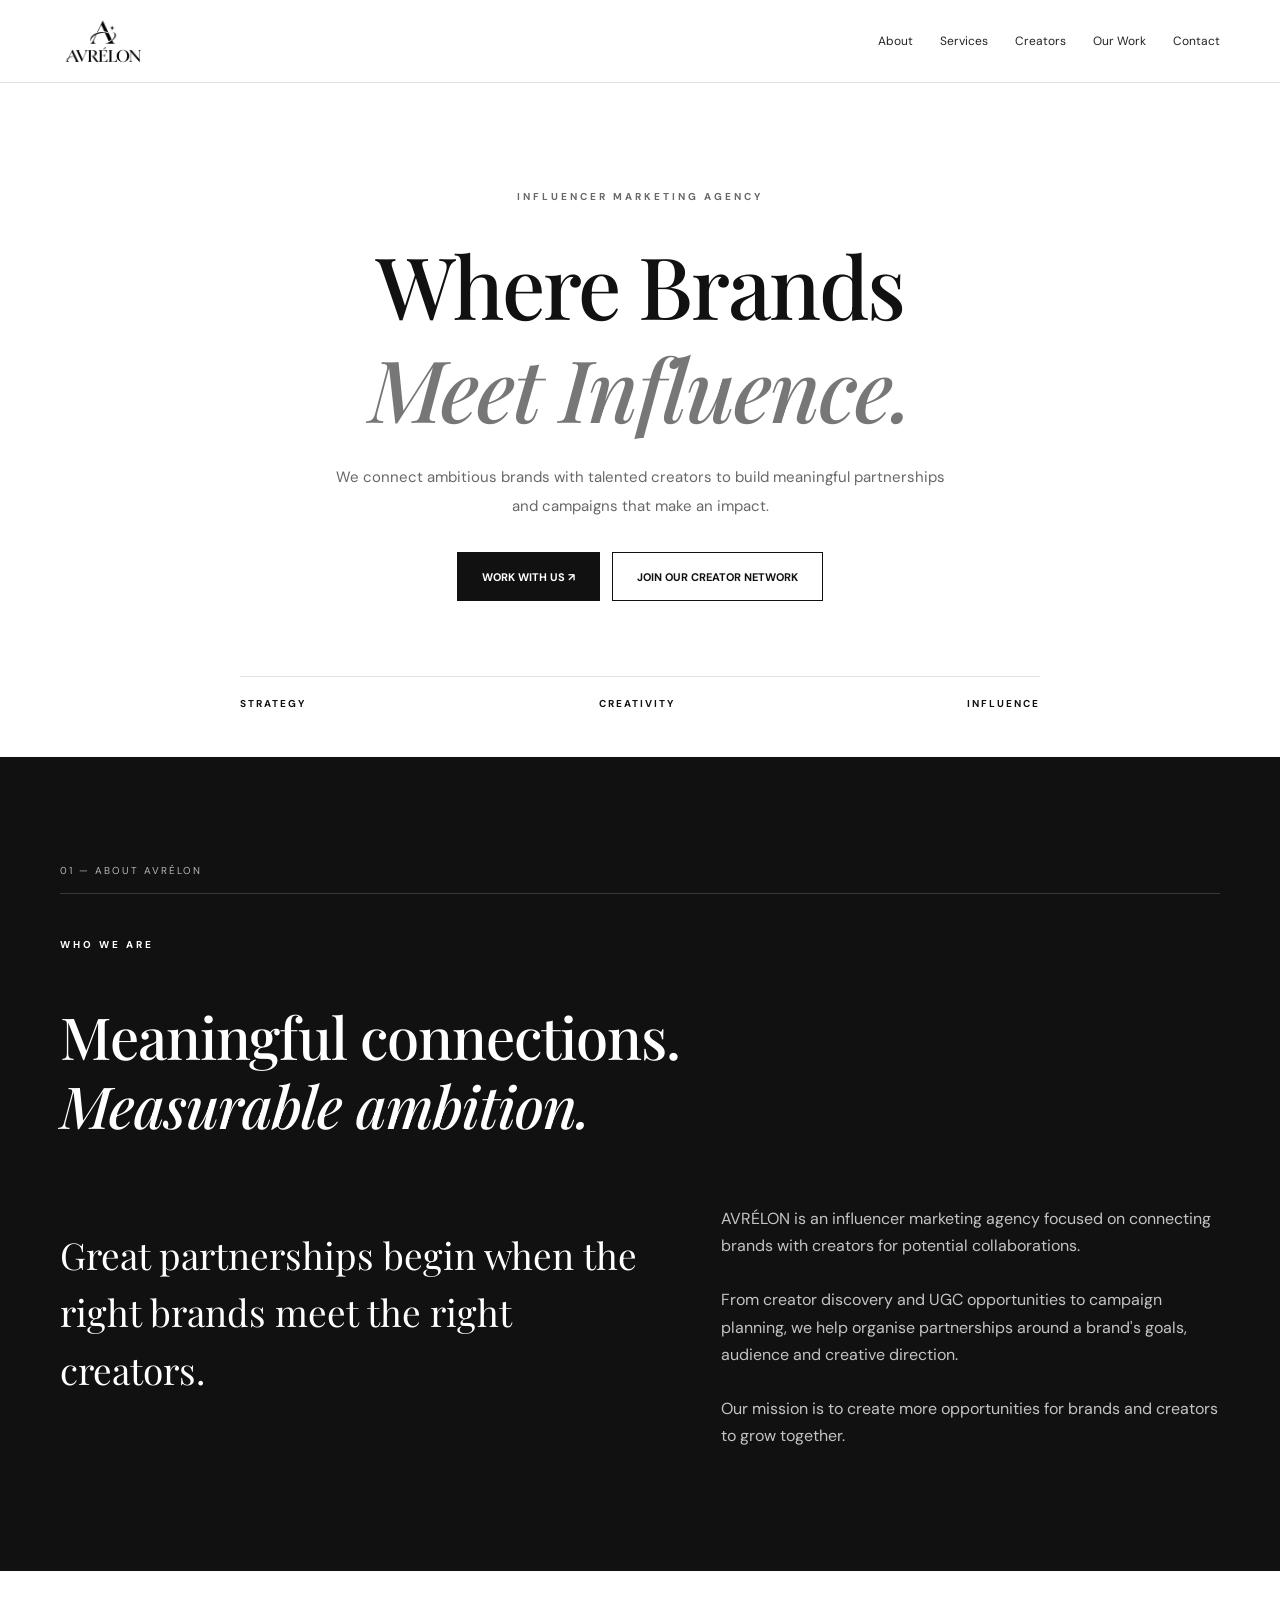
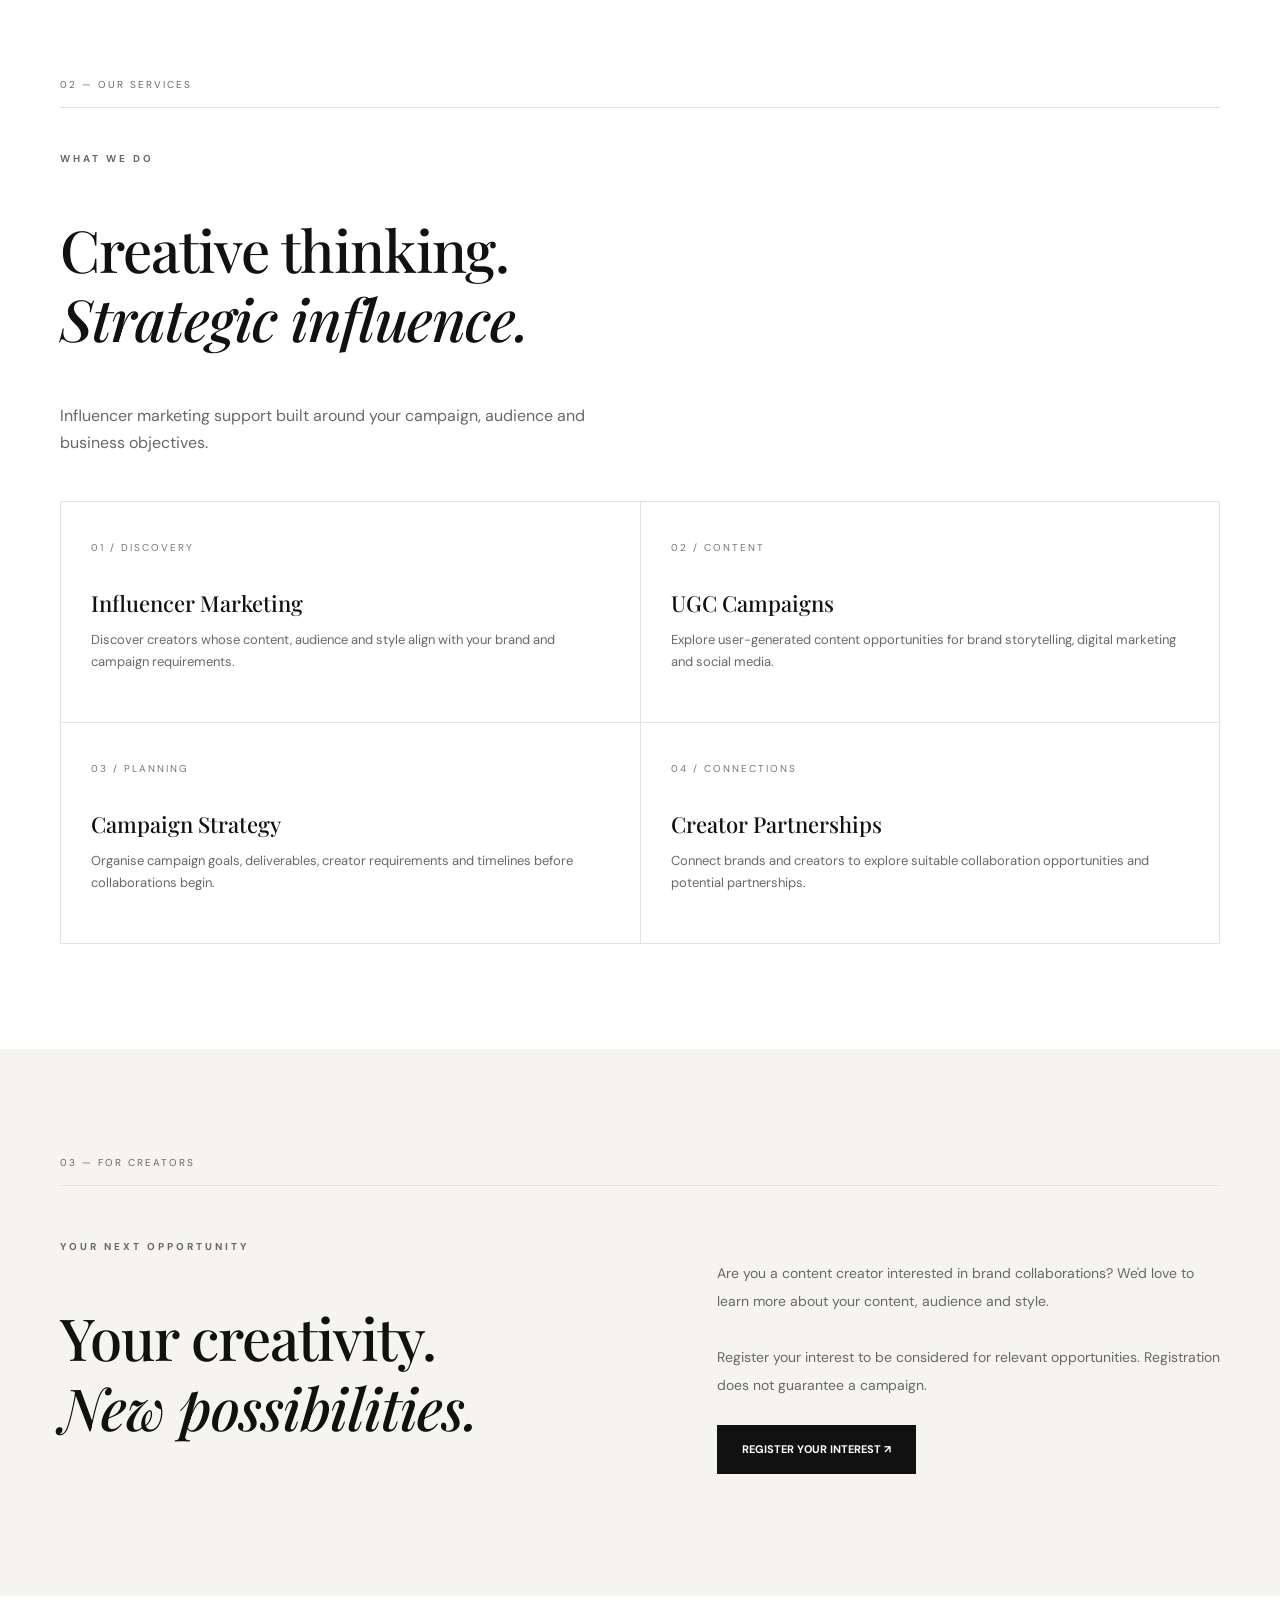
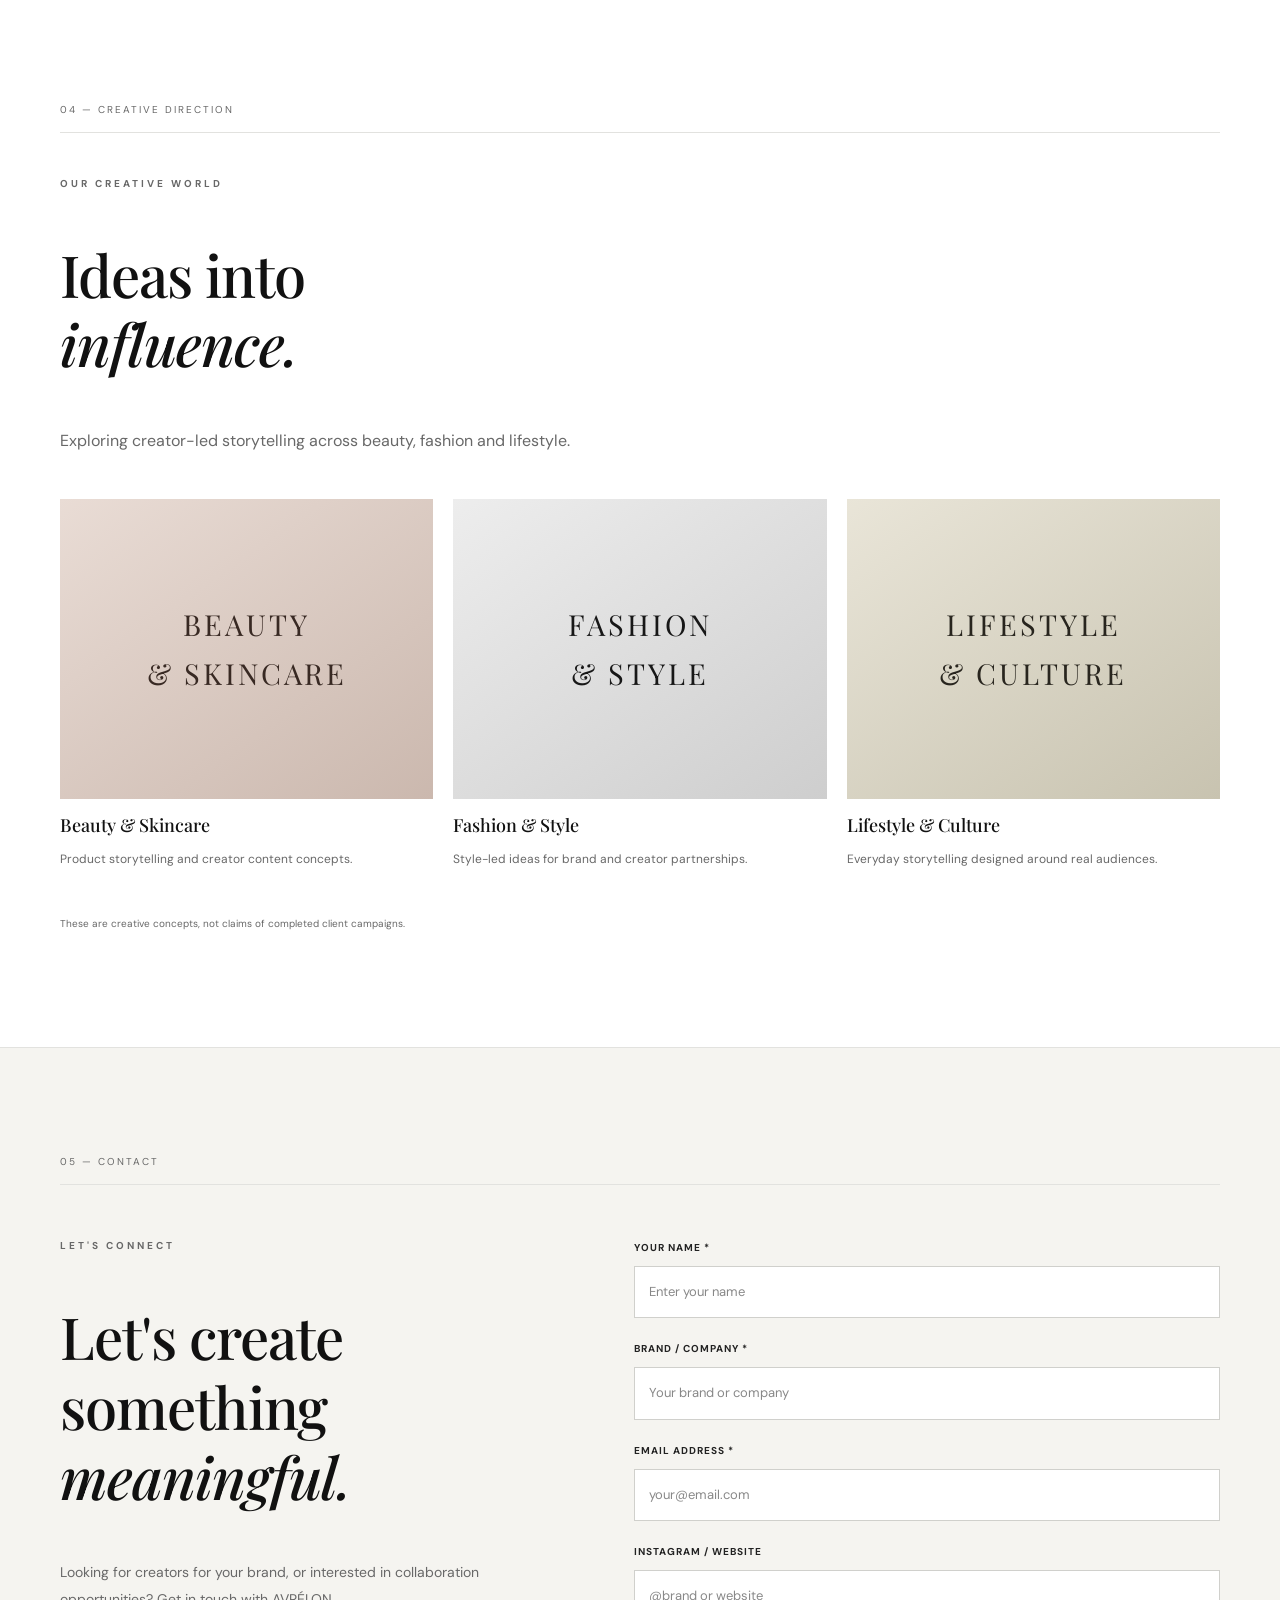
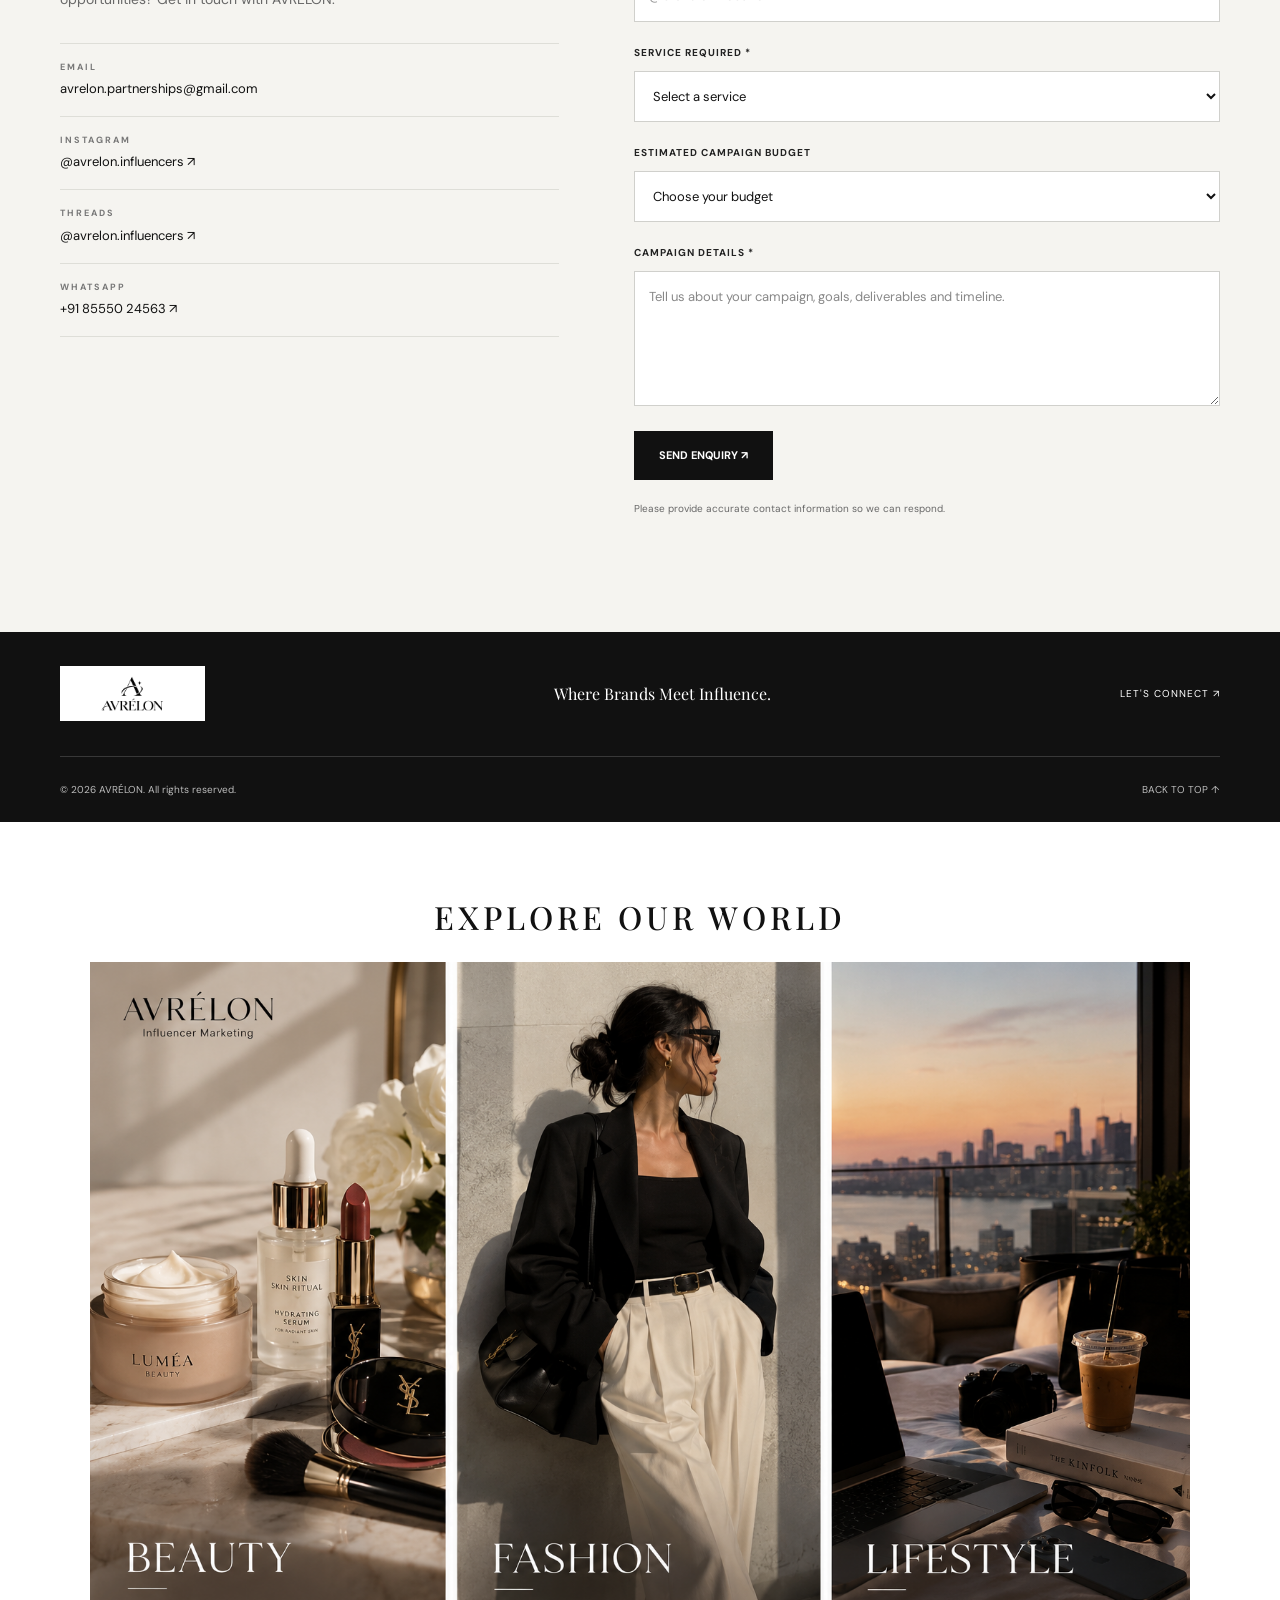
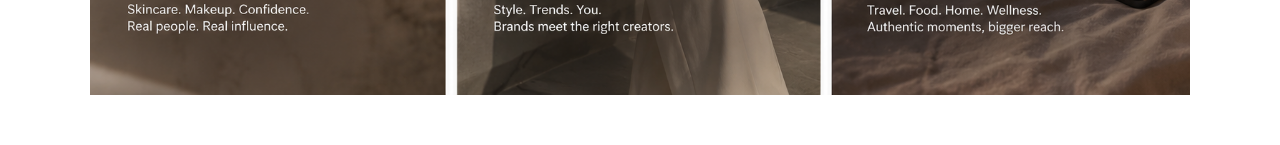
==== index.html @ 5fd517d6 "Update index.html" ====
<!DOCTYPE html>
<html lang="en">
<head>
<meta charset="UTF-8">
<meta name="viewport" content="width=device-width, initial-scale=1">
<meta name="theme-color" content="#ffffff">

<title>AVRÉLON | Influencer Marketing Agency</title>
<meta name="description" content="AVRÉLON connects brands and creators through influencer marketing, UGC and strategic brand partnerships.">

<link rel="preconnect" href="https://fonts.googleapis.com">
<link rel="preconnect" href="https://fonts.gstatic.com" crossorigin>
<link href="https://fonts.googleapis.com/css2?family=DM+Sans:wght@400;500;600;700&family=Playfair+Display:ital,wght@0,500;0,600;0,700;1,500&display=swap" rel="stylesheet">

<style>
/* ==================================
   AVRÉLON — COMPLETE WEBSITE
   Professional black & white theme
================================== */

:root {
  --black: #111111;
  --white: #ffffff;
  --cream: #f5f4f0;
  --grey: #686868;
  --border: #e2e2df;
  --serif: "Playfair Display", Georgia, serif;
  --sans: "DM Sans", Arial, sans-serif;
}

* {
  box-sizing: border-box;
}

html {
  scroll-behavior: smooth;
  scroll-padding-top: 85px;
}

body {
  margin: 0;
  background: var(--white);
  color: var(--black);
  font-family: var(--sans);
  line-height: 1.7;
  overflow-x: hidden;
}

img {
  max-width: 100%;
}

a {
  color: inherit;
  text-decoration: none;
}

button,
input,
select,
textarea {
  font: inherit;
}

.container {
  width: min(1160px, calc(100% - 48px));
  margin: 0 auto;
}

section {
  scroll-margin-top: 82px;
}

h1,
h2,
h3 {
  font-family: var(--serif);
  font-weight: 500;
  line-height: 1.2;
}

h1 {
  font-size: clamp(48px, 7vw, 86px);
  letter-spacing: -2px;
}

h2 {
  font-size: clamp(36px, 5vw, 58px);
  letter-spacing: -1px;
}

p {
  color: var(--grey);
}

.eyebrow {
  font-size: 10px;
  font-weight: 700;
  letter-spacing: 3px;
}

.section {
  padding: 105px 0;
}

.section-label {
  padding-bottom: 14px;
  margin-bottom: 42px;
  border-bottom: 1px solid var(--border);
  font-size: 10px;
  letter-spacing: 2px;
  color: var(--grey);
}

/* HEADER */

header {
  position: sticky;
  top: 0;
  z-index: 1000;
  background: #ffffff;
  border-bottom: 1px solid var(--border);
}

.header-inner {
  min-height: 82px;
  display: flex;
  align-items: center;
  justify-content: space-between;
  gap: 25px;
}

/* Logo stays small and visible on white */

.site-logo {
  display: flex;
  align-items: center;
  justify-content: flex-start;
  width: 165px;
  height: 58px;
  flex-shrink: 0;
  overflow: hidden;
  background: #ffffff;
}

.site-logo img {
  display: block;
  width: 100%;
  height: 100%;
  object-fit: contain;
  object-position: left center;
}

.nav-links {
  display: flex;
  align-items: center;
  gap: 27px;
}

.nav-links a {
  font-size: 12px;
  color: #222222;
  transition: opacity .2s;
}

.nav-links a:hover {
  opacity: .55;
}

.menu-button {
  display: none;
  width: 42px;
  height: 42px;
  background: white;
  border: 1px solid var(--border);
  font-size: 22px;
  cursor: pointer;
}

/* BUTTONS */

.button {
  display: inline-flex;
  justify-content: center;
  align-items: center;
  min-height: 49px;
  padding: 13px 24px;
  border: 1px solid var(--black);
  font-size: 11px;
  font-weight: 700;
  transition: background .2s, color .2s;
  cursor: pointer;
}

.button-dark {
  background: var(--black);
  color: var(--white);
}

.button-dark:hover {
  background: #444444;
}

.button-light {
  background: transparent;
  color: var(--black);
}

.button-light:hover {
  background: #eeeeee;
}

/* HERO — WHITE */

.hero {
  min-height: 650px;
  display: flex;
  flex-direction: column;
  justify-content: center;
  padding: 95px 24px 45px;
  background: #ffffff;
  color: var(--black);
}

.hero-content {
  width: min(900px, 100%);
  margin: auto;
  text-align: center;
}

.hero .eyebrow {
  margin-bottom: 28px;
}

.hero h1 {
  margin: 0 0 24px;
  color: #111111;
}

.hero h1 em {
  color: #777777;
}

.hero-description {
  max-width: 620px;
  margin: 0 auto 32px;
  font-size: 15px;
  line-height: 1.9;
}

.hero-buttons {
  display: flex;
  justify-content: center;
  flex-wrap: wrap;
  gap: 12px;
}

.hero-bottom {
  width: min(800px, 100%);
  margin: 75px auto 0;
  padding-top: 18px;
  display: flex;
  justify-content: space-between;
  gap: 15px;
  border-top: 1px solid var(--border);
}

.hero-bottom span {
  font-size: 10px;
  font-weight: 700;
  letter-spacing: 2px;
}

/* ABOUT — BLACK */

.about {
  background: #111111;
  color: #ffffff;
}

.about .section-label {
  border-color: #383838;
  color: #b5b5b5;
}

.about h2,
.about h3,
.about .eyebrow,
.about .about-statement {
  color: #ffffff;
}

.about p {
  color: #c4c4c4;
}

.about-grid {
  display: grid;
  grid-template-columns: 1fr .85fr;
  gap: 75px;
  align-items: start;
}

.about-statement {
  font-family: var(--serif);
  font-size: clamp(25px, 3vw, 37px);
  line-height: 1.55;
}

/* SERVICES — WHITE */

.services {
  background: #ffffff;
}

.services-intro {
  max-width: 580px;
}

.services-grid {
  display: grid;
  grid-template-columns: repeat(2, minmax(0, 1fr));
  gap: 1px;
  margin-top: 45px;
  border: 1px solid var(--border);
  background: var(--border);
}

.service-card {
  min-width: 0;
  min-height: 220px;
  padding: 30px;
  background: #ffffff;
  transition: background .2s;
}

.service-card:hover {
  background: #f7f7f5;
}

.service-number {
  font-size: 10px;
  letter-spacing: 2px;
  color: #777777;
}

.service-card h3 {
  margin: 30px 0 10px;
  font-size: 22px;
}

.service-card p {
  margin-bottom: 0;
  font-size: 13px;
}

/* CREATORS — LIGHT GREY */

.creators {
  background: var(--cream);
}

.creators-grid {
  display: grid;
  grid-template-columns: 1fr .85fr;
  align-items: center;
  gap: 65px;
}

.creators-copy {
  font-size: 14px;
  line-height: 2;
}

.creators .button {
  margin-top: 12px;
}

/* PORTFOLIO — WHITE */

.work {
  background: #ffffff;
}

.work-intro {
  max-width: 600px;
}

.work-grid {
  display: grid;
  grid-template-columns: repeat(3, minmax(0, 1fr));
  gap: 20px;
  margin-top: 45px;
}

.work-card {
  min-width: 0;
}

.work-art {
  min-height: 300px;
  display: flex;
  align-items: center;
  justify-content: center;
  padding: 20px;
  text-align: center;
}

.work-art span {
  font-family: var(--serif);
  font-size: clamp(20px, 2.4vw, 29px);
  letter-spacing: 3px;
}

.beauty-art {
  background: linear-gradient(145deg, #e9dcd5, #cbb8ae);
  color: #382923;
}

.fashion-art {
  background: linear-gradient(145deg, #ededed, #cecece);
  color: #171717;
}

.lifestyle-art {
  background: linear-gradient(145deg, #e9e5d8, #c8c3b0);
  color: #28251e;
}

.work-caption {
  padding: 16px 0 24px;
}

.work-caption h3 {
  margin: 0 0 6px;
  font-size: 18px;
}

.work-caption p {
  font-size: 12px;
}

.portfolio-note {
  font-size: 10px;
}

/* CONTACT — LIGHT GREY */

.contact {
  background: var(--cream);
  border-top: 1px solid var(--border);
}

.contact-grid {
  display: grid;
  grid-template-columns: .85fr 1fr;
  align-items: start;
  gap: 75px;
}

.contact-intro > p:not(.eyebrow) {
  font-size: 14px;
  line-height: 1.9;
}

/* CONTACT INFORMATION */

.contact-links {
  margin-top: 30px;
  border-top: 1px solid #deded8;
}

.contact-links a {
  display: flex;
  flex-direction: column;
  gap: 3px;
  padding: 16px 0;
  border-bottom: 1px solid #deded8;
  overflow-wrap: anywhere;
}

.contact-links a:hover .contact-value {
  text-decoration: underline;
}

.contact-label {
  font-size: 9px;
  font-weight: 700;
  letter-spacing: 2px;
  color: #777777;
}

.contact-value {
  color: #111111;
  font-size: 13px;
}

/* FORM */

.contact-form {
  display: flex;
  flex-direction: column;
  gap: 10px;
  min-width: 0;
}

.contact-form label {
  margin-top: 12px;
  font-size: 10px;
  font-weight: 700;
  letter-spacing: 1px;
  color: #222222;
  text-transform: uppercase;
}

.contact-form input,
.contact-form select,
.contact-form textarea {
  width: 100%;
  min-width: 0;
  padding: 14px;
  border: 1px solid #d0d0cc;
  border-radius: 0;
  background: #ffffff;
  color: #111111;
  font-size: 13px;
}

.contact-form input,
.contact-form select {
  min-height: 51px;
}

.contact-form textarea {
  min-height: 135px;
  resize: vertical;
  line-height: 1.7;
}

.contact-form input::placeholder,
.contact-form textarea::placeholder {
  color: #888888;
}

.contact-form input:focus,
.contact-form select:focus,
.contact-form textarea:focus {
  outline: 1px solid #111111;
  border-color: #111111;
}

.contact-form select option {
  background: #ffffff;
  color: #111111;
}

.contact-form button {
  align-self: flex-start;
  margin-top: 15px;
}

.form-note {
  font-size: 10px;
}

/* FOOTER — BLACK */

footer {
  background: #111111;
  color: #ffffff;
}

.footer-top {
  min-height: 125px;
  display: flex;
  align-items: center;
  justify-content: space-between;
  gap: 25px;
  border-bottom: 1px solid #383838;
}

.footer-logo {
  width: 145px;
  height: 55px;
  padding: 4px;
  display: flex;
  align-items: center;
  flex-shrink: 0;
  overflow: hidden;
  background: #ffffff;
}

.footer-logo img {
  display: block;
  width: 100%;
  height: 100%;
  object-fit: contain;
}

.footer-tagline {
  font-family: var(--serif);
  font-size: 16px;
  color: #ffffff;
}

.footer-contact {
  color: #ffffff;
  font-size: 10px;
  letter-spacing: 1px;
}

.footer-bottom {
  min-height: 65px;
  display: flex;
  justify-content: space-between;
  align-items: center;
  gap: 20px;
}

.footer-bottom p,
.footer-bottom a {
  color: #bcbcbc;
  font-size: 10px;
  margin: 0;
}

/* TABLET */

@media (max-width: 850px) {
  .nav-links {
    gap: 15px;
  }

  .nav-links a {
    font-size: 11px;
  }

  .about-grid,
  .creators-grid,
  .contact-grid {
    gap: 35px;
  }

  .work-art {
    min-height: 240px;
  }
}

/* MOBILE */

@media (max-width: 700px) {
  .container {
    width: calc(100% - 36px);
  }

  .header-inner {
    min-height: 72px;
  }

  .site-logo {
    width: 130px;
    height: 48px;
  }

  .menu-button {
    display: block;
    flex-shrink: 0;
  }

  .nav-links {
    display: none;
    position: absolute;
    top: 100%;
    left: 0;
    right: 0;
    padding: 12px 20px 20px;
    flex-direction: column;
    align-items: stretch;
    gap: 0;
    background: #ffffff;
    border-bottom: 1px solid var(--border);
  }

  .nav-links.open {
    display: flex;
  }

  .nav-links a {
    padding: 12px 0;
    border-bottom: 1px solid var(--border);
    font-size: 13px;
  }

  .section {
    padding: 75px 0;
  }

  .hero {
    min-height: 570px;
    padding: 75px 18px 35px;
  }

  .hero h1 {
    font-size: clamp(43px, 11vw, 62px);
    letter-spacing: -1px;
  }

  .hero-bottom {
    margin-top: 55px;
  }

  .hero-bottom span {
    font-size: 8px;
    letter-spacing: 1px;
  }

  .about-grid,
  .creators-grid,
  .contact-grid {
    grid-template-columns: 1fr;
    gap: 25px;
  }

  .services-grid {
    grid-template-columns: 1fr;
  }

  .service-card {
    min-height: 180px;
    padding: 24px;
  }

  .service-card h3 {
    margin-top: 22px;
  }

  .work-grid {
    grid-template-columns: 1fr;
    gap: 8px;
  }

  .work-art {
    min-height: 270px;
  }

  .footer-top {
    padding: 25px 0;
    flex-direction: column;
    align-items: flex-start;
    justify-content: center;
  }

  .footer-bottom {
    padding: 20px 0;
    align-items: flex-start;
    flex-direction: column;
    justify-content: center;
  }

  .contact-form button {
    width: 100%;
  }
}

@media (max-width: 380px) {
  .hero-buttons {
    flex-direction: column;
  }

  .hero-buttons .button {
    width: 100%;
  }
}
</style>
</head>

<body>

<header>
  <div class="container header-inner">

    <a class="site-logo" href="#home" aria-label="AVRÉLON home">
      <img src="./AVRELON%20LOGO%202.png" alt="AVRÉLON logo">
    </a>

    <button class="menu-button"
            type="button"
            aria-label="Open navigation"
            aria-expanded="false">☰</button>

    <nav class="nav-links" aria-label="Main navigation">
      <a href="#about">About</a>
      <a href="#services">Services</a>
      <a href="#creators">Creators</a>
      <a href="#work">Our Work</a>
      <a href="#contact">Contact</a>
    </nav>

  </div>
</header>

<main>

<!-- HOME -->

<section class="hero" id="home">
  <div class="hero-content">

    <p class="eyebrow">INFLUENCER MARKETING AGENCY</p>

    <h1>
      Where Brands<br>
      <em>Meet Influence.</em>
    </h1>

    <p class="hero-description">
      We connect ambitious brands with talented creators to build
      meaningful partnerships and campaigns that make an impact.
    </p>

    <div class="hero-buttons">
      <a class="button button-dark" href="#contact">WORK WITH US ↗</a>
      <a class="button button-light" href="#creators">JOIN OUR CREATOR NETWORK</a>
    </div>

  </div>

  <div class="hero-bottom">
    <span>STRATEGY</span>
    <span>CREATIVITY</span>
    <span>INFLUENCE</span>
  </div>
</section>

<!-- ABOUT -->

<section class="section about" id="about">
  <div class="container">

    <div class="section-label">01 — ABOUT AVRÉLON</div>

    <p class="eyebrow">WHO WE ARE</p>

    <h2>Meaningful connections.<br><em>Measurable ambition.</em></h2>

    <div class="about-grid">

      <p class="about-statement">
        Great partnerships begin when the right brands meet the right creators.
      </p>

      <p>
        AVRÉLON is an influencer marketing agency focused on connecting
        brands with creators for potential collaborations.
        <br><br>
        From creator discovery and UGC opportunities to campaign planning,
        we help organise partnerships around a brand's goals, audience
        and creative direction.
        <br><br>
        Our mission is to create more opportunities for brands and
        creators to grow together.
      </p>

    </div>
  </div>
</section>

<!-- SERVICES -->

<section class="section services" id="services">
  <div class="container">

    <div class="section-label">02 — OUR SERVICES</div>

    <p class="eyebrow">WHAT WE DO</p>

    <h2>Creative thinking.<br><em>Strategic influence.</em></h2>

    <p class="services-intro">
      Influencer marketing support built around your campaign,
      audience and business objectives.
    </p>

    <div class="services-grid">

      <article class="service-card">
        <span class="service-number">01 / DISCOVERY</span>
        <h3>Influencer Marketing</h3>
        <p>
          Discover creators whose content, audience and style align
          with your brand and campaign requirements.
        </p>
      </article>

      <article class="service-card">
        <span class="service-number">02 / CONTENT</span>
        <h3>UGC Campaigns</h3>
        <p>
          Explore user-generated content opportunities for brand
          storytelling, digital marketing and social media.
        </p>
      </article>

      <article class="service-card">
        <span class="service-number">03 / PLANNING</span>
        <h3>Campaign Strategy</h3>
        <p>
          Organise campaign goals, deliverables, creator requirements
          and timelines before collaborations begin.
        </p>
      </article>

      <article class="service-card">
        <span class="service-number">04 / CONNECTIONS</span>
        <h3>Creator Partnerships</h3>
        <p>
          Connect brands and creators to explore suitable collaboration
          opportunities and potential partnerships.
        </p>
      </article>

    </div>
  </div>
</section>

<!-- CREATORS -->

<section class="section creators" id="creators">
  <div class="container">

    <div class="section-label">03 — FOR CREATORS</div>

    <div class="creators-grid">

      <div>
        <p class="eyebrow">YOUR NEXT OPPORTUNITY</p>
        <h2>Your creativity.<br><em>New possibilities.</em></h2>
      </div>

      <div>
        <p class="creators-copy">
          Are you a content creator interested in brand collaborations?
          We'd love to learn more about your content, audience and style.
          <br><br>
          Register your interest to be considered for relevant
          opportunities. Registration does not guarantee a campaign.
        </p>

        <!-- Replace this link with your actual Creator Registration Form URL -->
        <a class="button button-dark"
           href="#contact">REGISTER YOUR INTEREST ↗</a>
      </div>

    </div>
  </div>
</section>

<!-- OUR WORK -->

<section class="section work" id="work">
  <div class="container">

    <div class="section-label">04 — CREATIVE DIRECTION</div>

    <p class="eyebrow">OUR CREATIVE WORLD</p>

    <h2>Ideas into<br><em>influence.</em></h2>

    <p class="work-intro">
      Exploring creator-led storytelling across beauty, fashion
      and lifestyle.
    </p>

    <div class="work-grid">

      <article class="work-card">
        <div class="work-art beauty-art">
          <span>BEAUTY<br>& SKINCARE</span>
        </div>
        <div class="work-caption">
          <h3>Beauty & Skincare</h3>
          <p>Product storytelling and creator content concepts.</p>
        </div>
      </article>

      <article class="work-card">
        <div class="work-art fashion-art">
          <span>FASHION<br>& STYLE</span>
        </div>
        <div class="work-caption">
          <h3>Fashion & Style</h3>
          <p>Style-led ideas for brand and creator partnerships.</p>
        </div>
      </article>

      <article class="work-card">
        <div class="work-art lifestyle-art">
          <span>LIFESTYLE<br>& CULTURE</span>
        </div>
        <div class="work-caption">
          <h3>Lifestyle & Culture</h3>
          <p>Everyday storytelling designed around real audiences.</p>
        </div>
      </article>

    </div>

    <p class="portfolio-note">
      These are creative concepts, not claims of completed client campaigns.
    </p>

  </div>
</section>

<!-- CONTACT -->

<section class="section contact" id="contact">
  <div class="container">

    <div class="section-label">05 — CONTACT</div>

    <div class="contact-grid">

      <div class="contact-intro">

        <p class="eyebrow">LET'S CONNECT</p>

        <h2>Let's create something<br><em>meaningful.</em></h2>

        <p>
          Looking for creators for your brand, or interested in
          collaboration opportunities? Get in touch with AVRÉLON.
        </p>

        <div class="contact-links">

          <a href="mailto:avrelon.partnerships@gmail.com">
            <span class="contact-label">EMAIL</span>
            <span class="contact-value">avrelon.partnerships@gmail.com</span>
          </a>

          <a href="https://www.instagram.com/avrelon.influencers/"
             target="_blank" rel="noopener noreferrer">
            <span class="contact-label">INSTAGRAM</span>
            <span class="contact-value">@avrelon.influencers ↗</span>
          </a>

          <a href="https://www.threads.net/@avrelon.influencers"
             target="_blank" rel="noopener noreferrer">
            <span class="contact-label">THREADS</span>
            <span class="contact-value">@avrelon.influencers ↗</span>
          </a>

          <a href="https://wa.me/918555024563"
             target="_blank" rel="noopener noreferrer">
            <span class="contact-label">WHATSAPP</span>
            <span class="contact-value">+91 85550 24563 ↗</span>
          </a>

        </div>
      </div>

      <!-- BRAND ENQUIRY FORM -->

      <form class="contact-form"
            action="https://formsubmit.co/avrelon.partnerships@gmail.com"
            method="POST">

        <input type="hidden" name="_subject"
               value="New AVRÉLON Website Enquiry">

        <input type="hidden" name="_template" value="table">

        <label for="name">Your Name *</label>
        <input id="name" name="Name" type="text"
               placeholder="Enter your name" required>

        <label for="brand">Brand / Company *</label>
        <input id="brand" name="Brand or Company" type="text"
               placeholder="Your brand or company" required>

        <label for="email">Email Address *</label>
        <input id="email" name="Email" type="email"
               placeholder="your@email.com" required>

        <label for="social">Instagram / Website</label>
        <input id="social" name="Instagram or Website" type="text"
               placeholder="@brand or website">

        <label for="service">Service Required *</label>
        <select id="service" name="Service Required" required>
          <option value="" selected disabled>Select a service</option>
          <option>Influencer Marketing</option>
          <option>UGC Campaign</option>
          <option>Creator Partnership</option>
          <option>Campaign Strategy</option>
          <option>Other</option>
        </select>

        <label for="budget">Estimated Campaign Budget</label>
        <select id="budget" name="Estimated Campaign Budget">
          <option value="">Choose your budget</option>
          <option>Under ₹10,000</option>
          <option>₹10,000–₹25,000</option>
          <option>₹25,000–₹50,000</option>
          <option>₹50,000–₹1,00,000</option>
          <option>Above ₹1,00,000</option>
          <option>Not decided yet</option>
        </select>

        <label for="message">Campaign Details *</label>
        <textarea id="message" name="Campaign Details"
                  placeholder="Tell us about your campaign, goals, deliverables and timeline."
                  required></textarea>

        <button class="button button-dark" type="submit">
          SEND ENQUIRY ↗
        </button>

        <p class="form-note">
          Please provide accurate contact information so we can respond.
        </p>

      </form>

    </div>
  </div>
</section>

</main>

<!-- FOOTER -->

<footer>
  <div class="container">

    <div class="footer-top">

      <a class="footer-logo" href="#home" aria-label="AVRÉLON home">
        <img src="./AVRELON%20LOGO%202.png" alt="AVRÉLON logo">
      </a>

      <p class="footer-tagline">Where Brands Meet Influence.</p>

      <a class="footer-contact" href="#contact">LET'S CONNECT ↗</a>

    </div>

    <div class="footer-bottom">
      <p>© <span id="year"></span> AVRÉLON. All rights reserved.</p>
      <a href="#home">BACK TO TOP ↑</a>
    </div>

  </div>
</footer>

<script>
const menuButton = document.querySelector(".menu-button");
const nav = document.querySelector(".nav-links");

menuButton.addEventListener("click", () => {
  const opened = nav.classList.toggle("open");
  menuButton.setAttribute("aria-expanded", String(opened));
  menuButton.textContent = opened ? "×" : "☰";
});

nav.querySelectorAll("a").forEach(link => {
  link.addEventListener("click", () => {
    nav.classList.remove("open");
    menuButton.setAttribute("aria-expanded", "false");
    menuButton.textContent = "☰";
  });
});

document.getElementById("year").textContent = new Date().getFullYear();
</script>
</section>

<section style="padding: 50px 20px; text-align: center;">
  <h2 style="font-size: 32px; letter-spacing: 4px; margin-bottom: 25px;">EXPLORE OUR WORLD</h2>
  <img src="avrelon-beauty-fashion-lifestyle.png" alt="AVRÉLON Beauty, Fashion and Lifestyle" style="width: 100%; max-width: 1100px; height: auto; display: block; margin: 0 auto;">
</section>

</body>
</html>
</body>
</html>
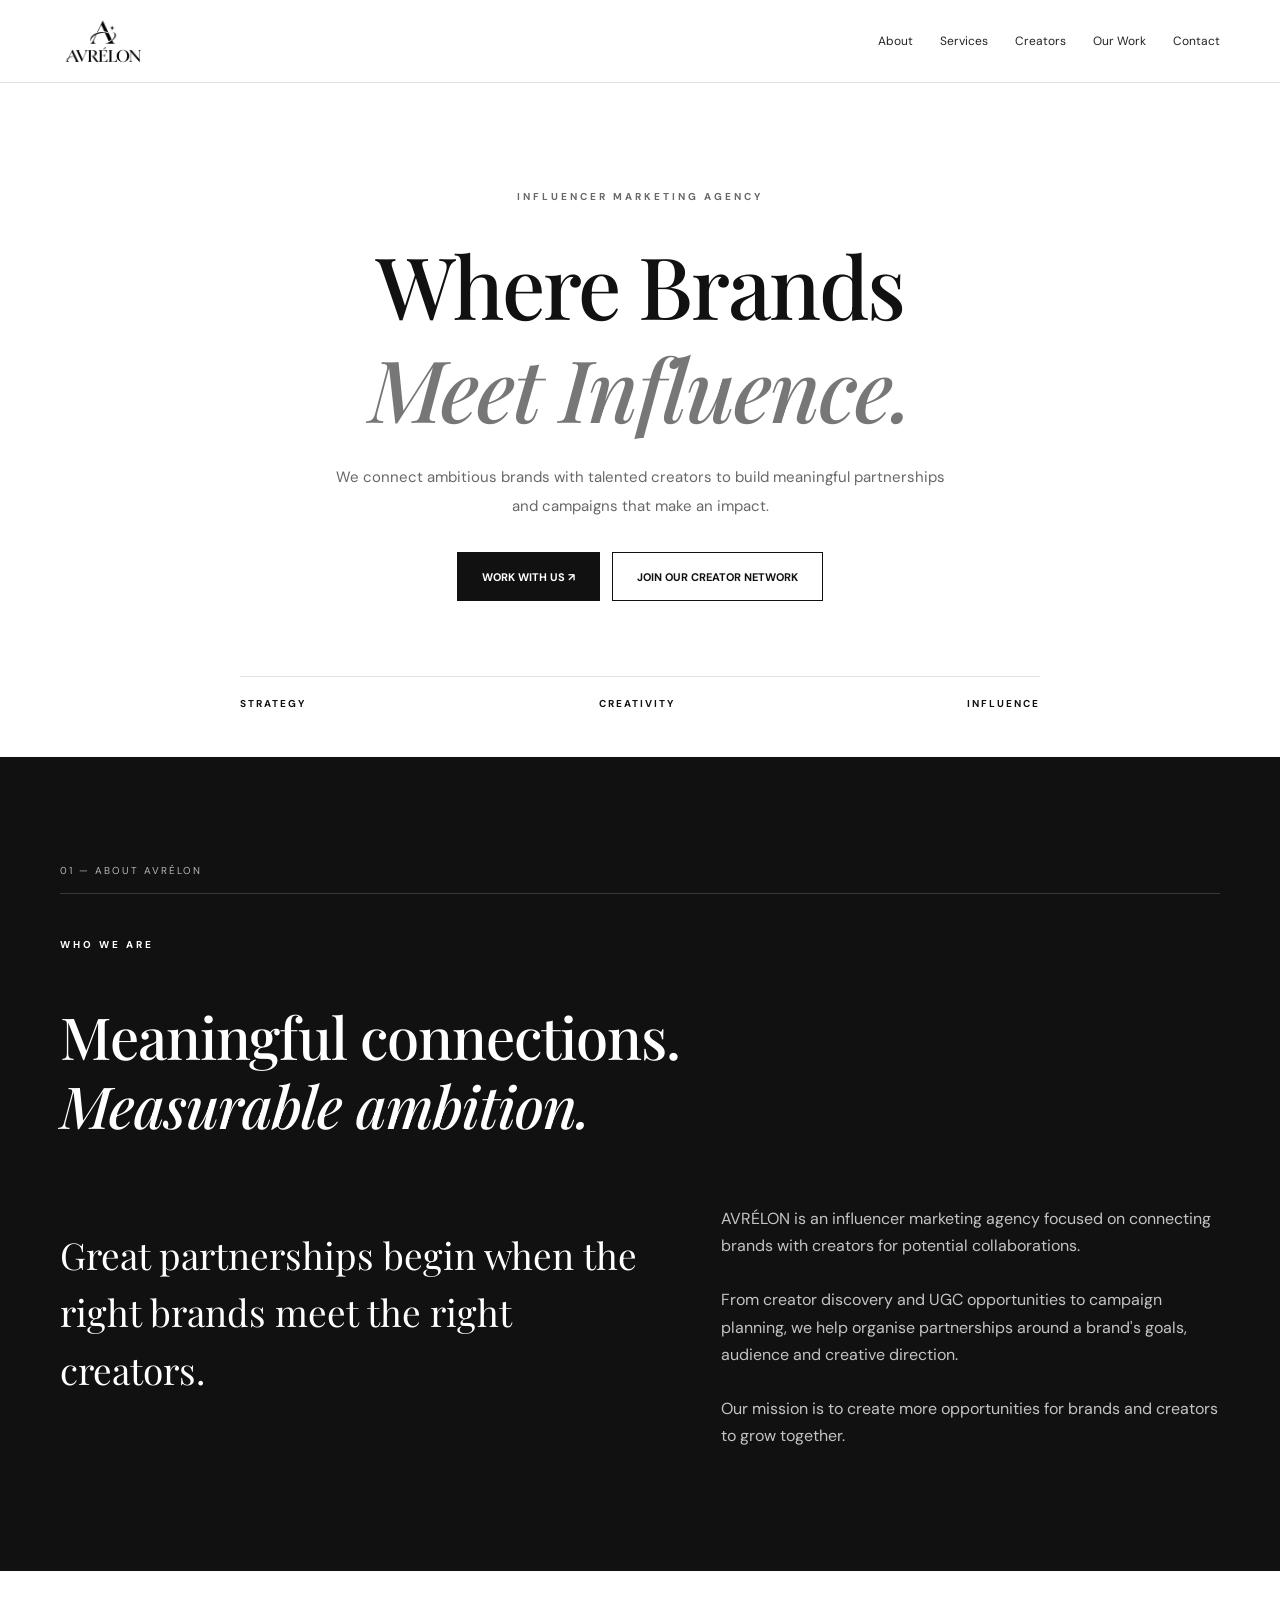
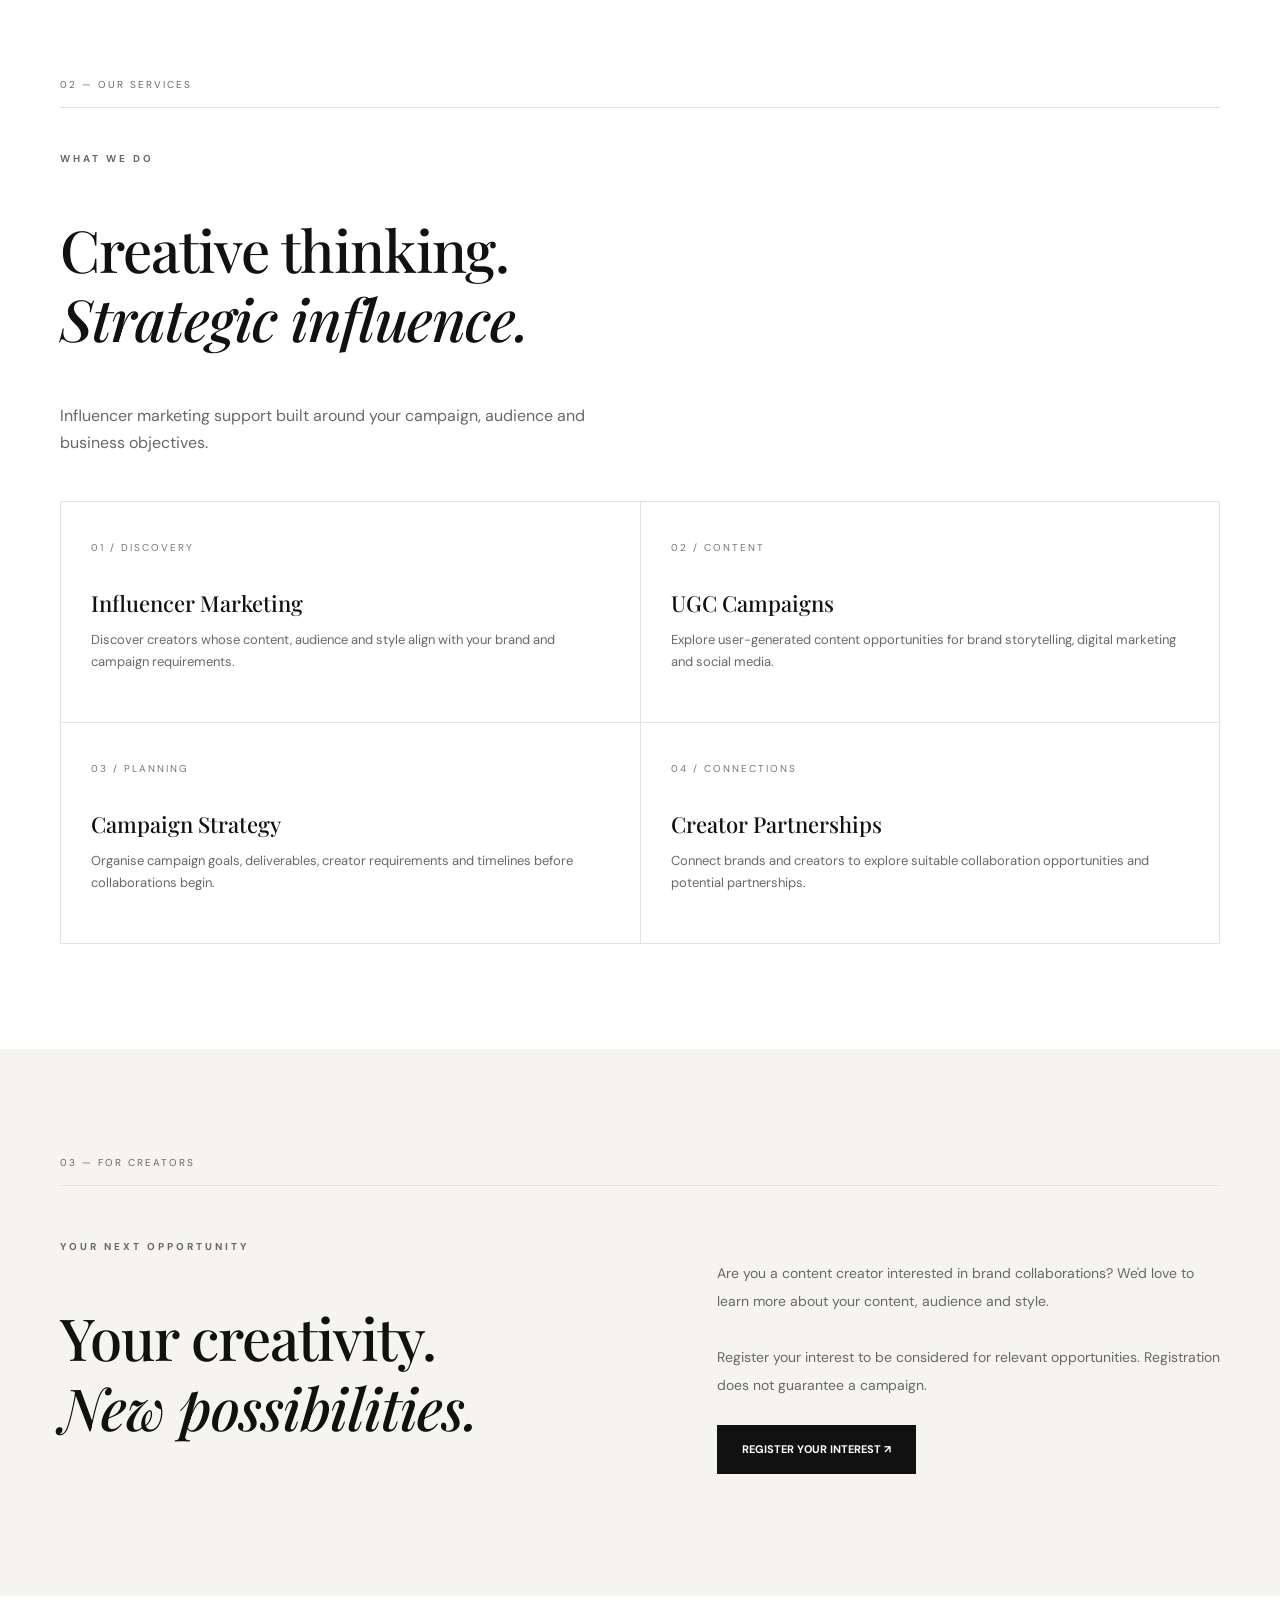
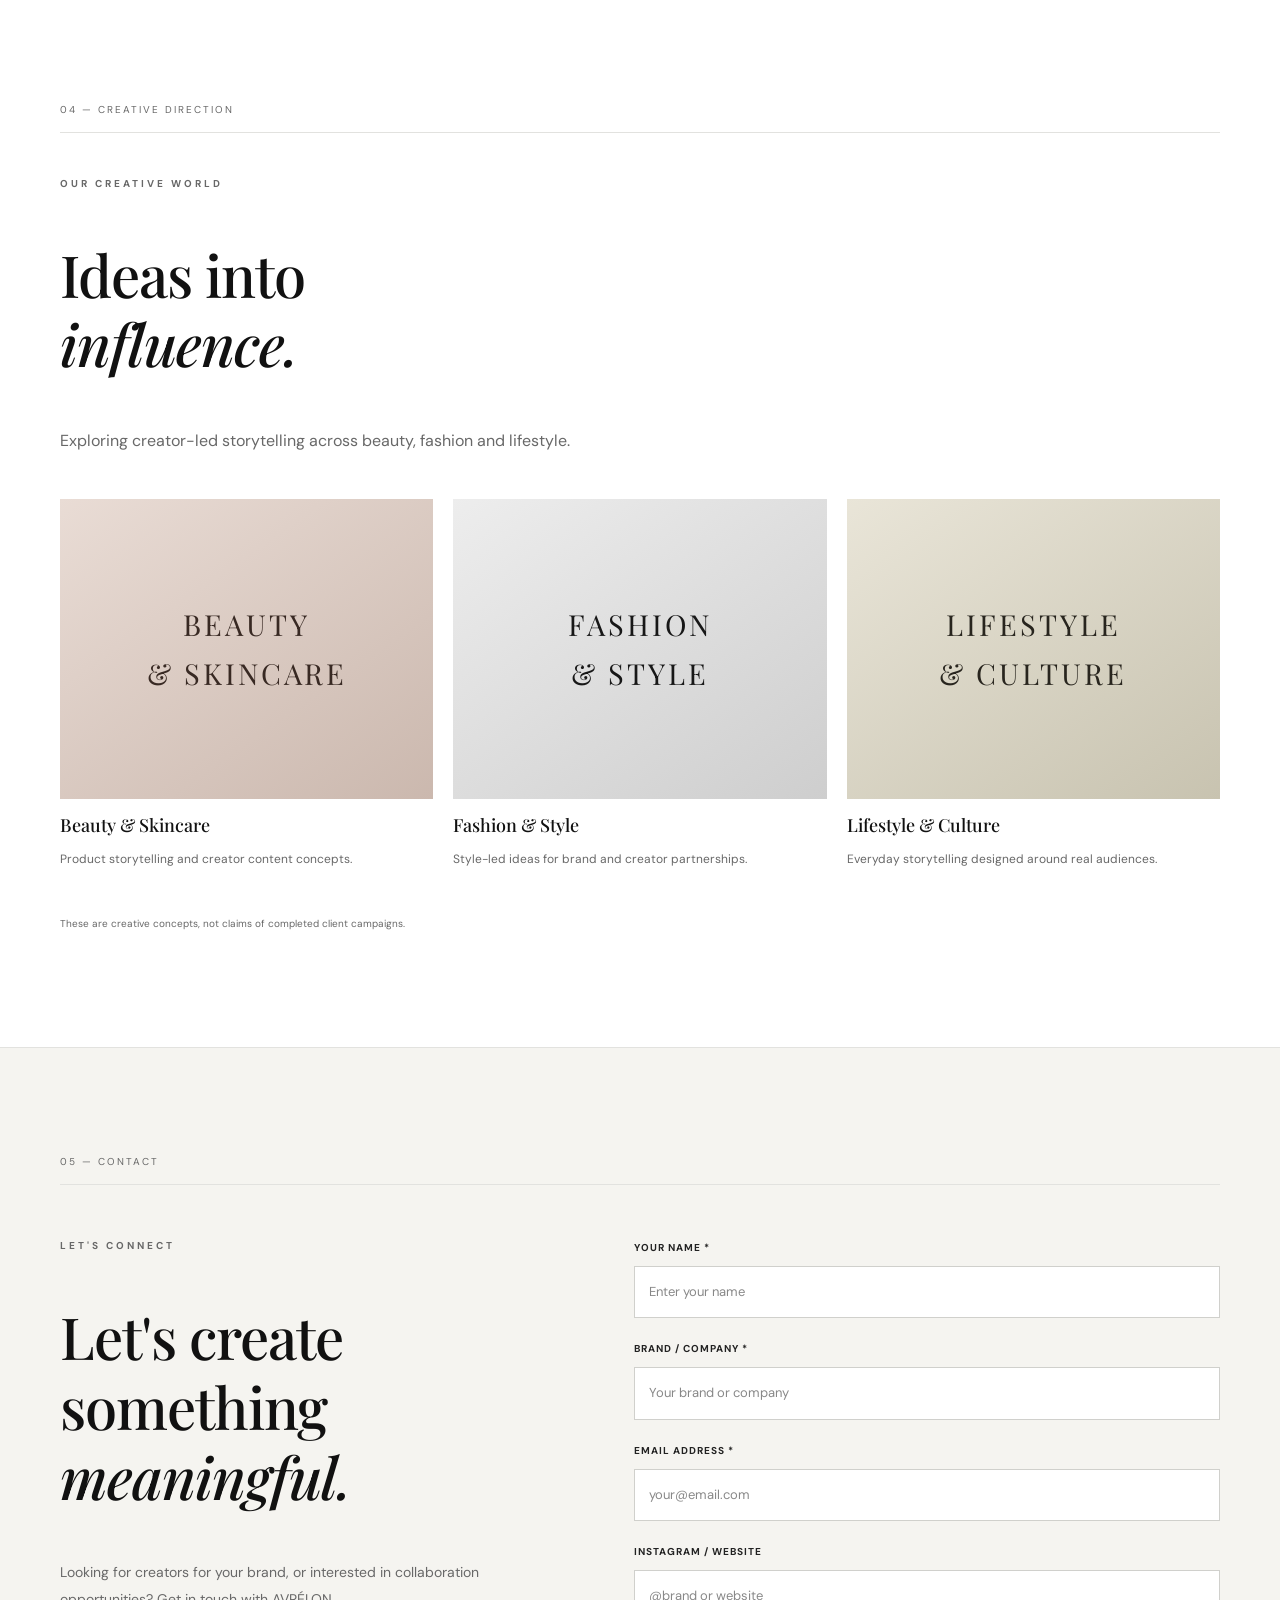
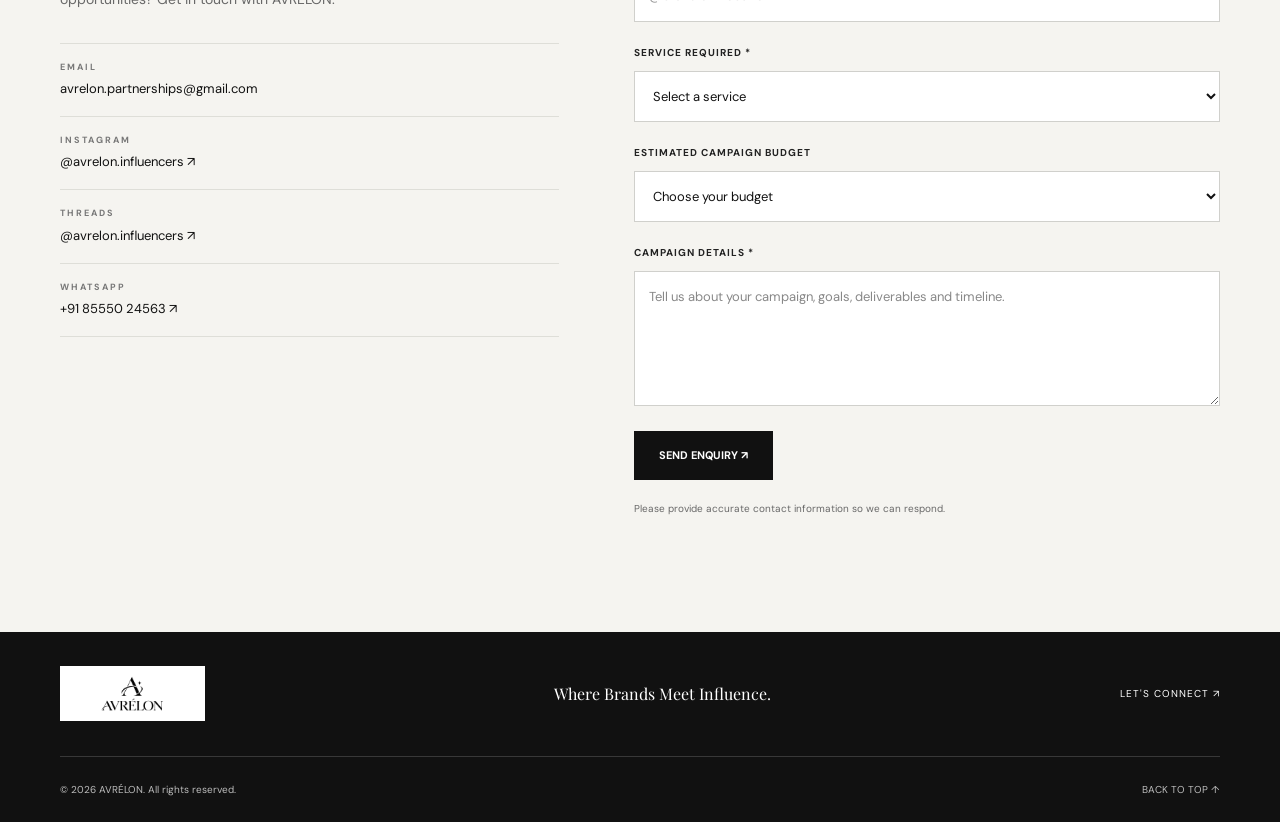
==== commit 36af9bfb: "Update index.html" ====
--- a/index.html
+++ b/index.html
@@ -1176,12 +1176,5 @@
 </script>
 </section>
 
-<section style="padding: 50px 20px; text-align: center;">
-  <h2 style="font-size: 32px; letter-spacing: 4px; margin-bottom: 25px;">EXPLORE OUR WORLD</h2>
-  <img src="avrelon-beauty-fashion-lifestyle.png" alt="AVRÉLON Beauty, Fashion and Lifestyle" style="width: 100%; max-width: 1100px; height: auto; display: block; margin: 0 auto;">
-</section>
-
 </body>
 </html>
-</body>
-</html>
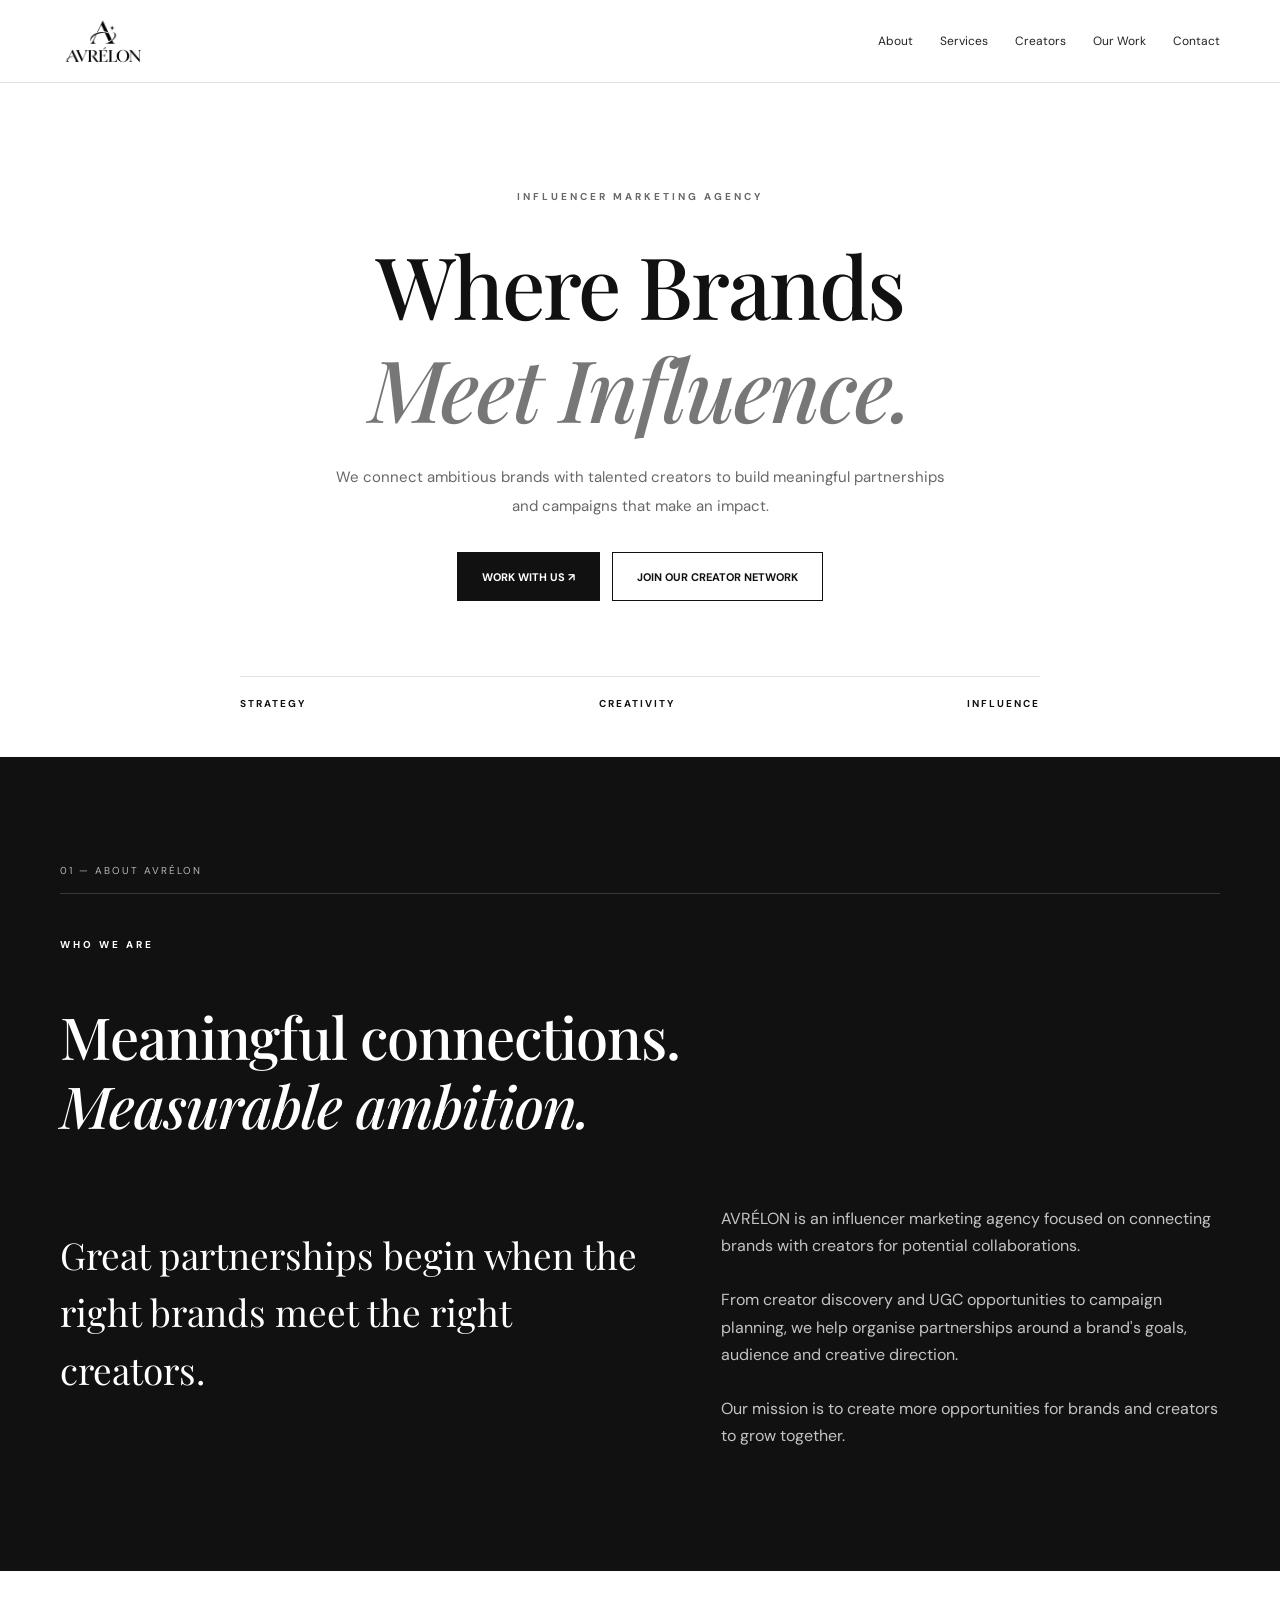
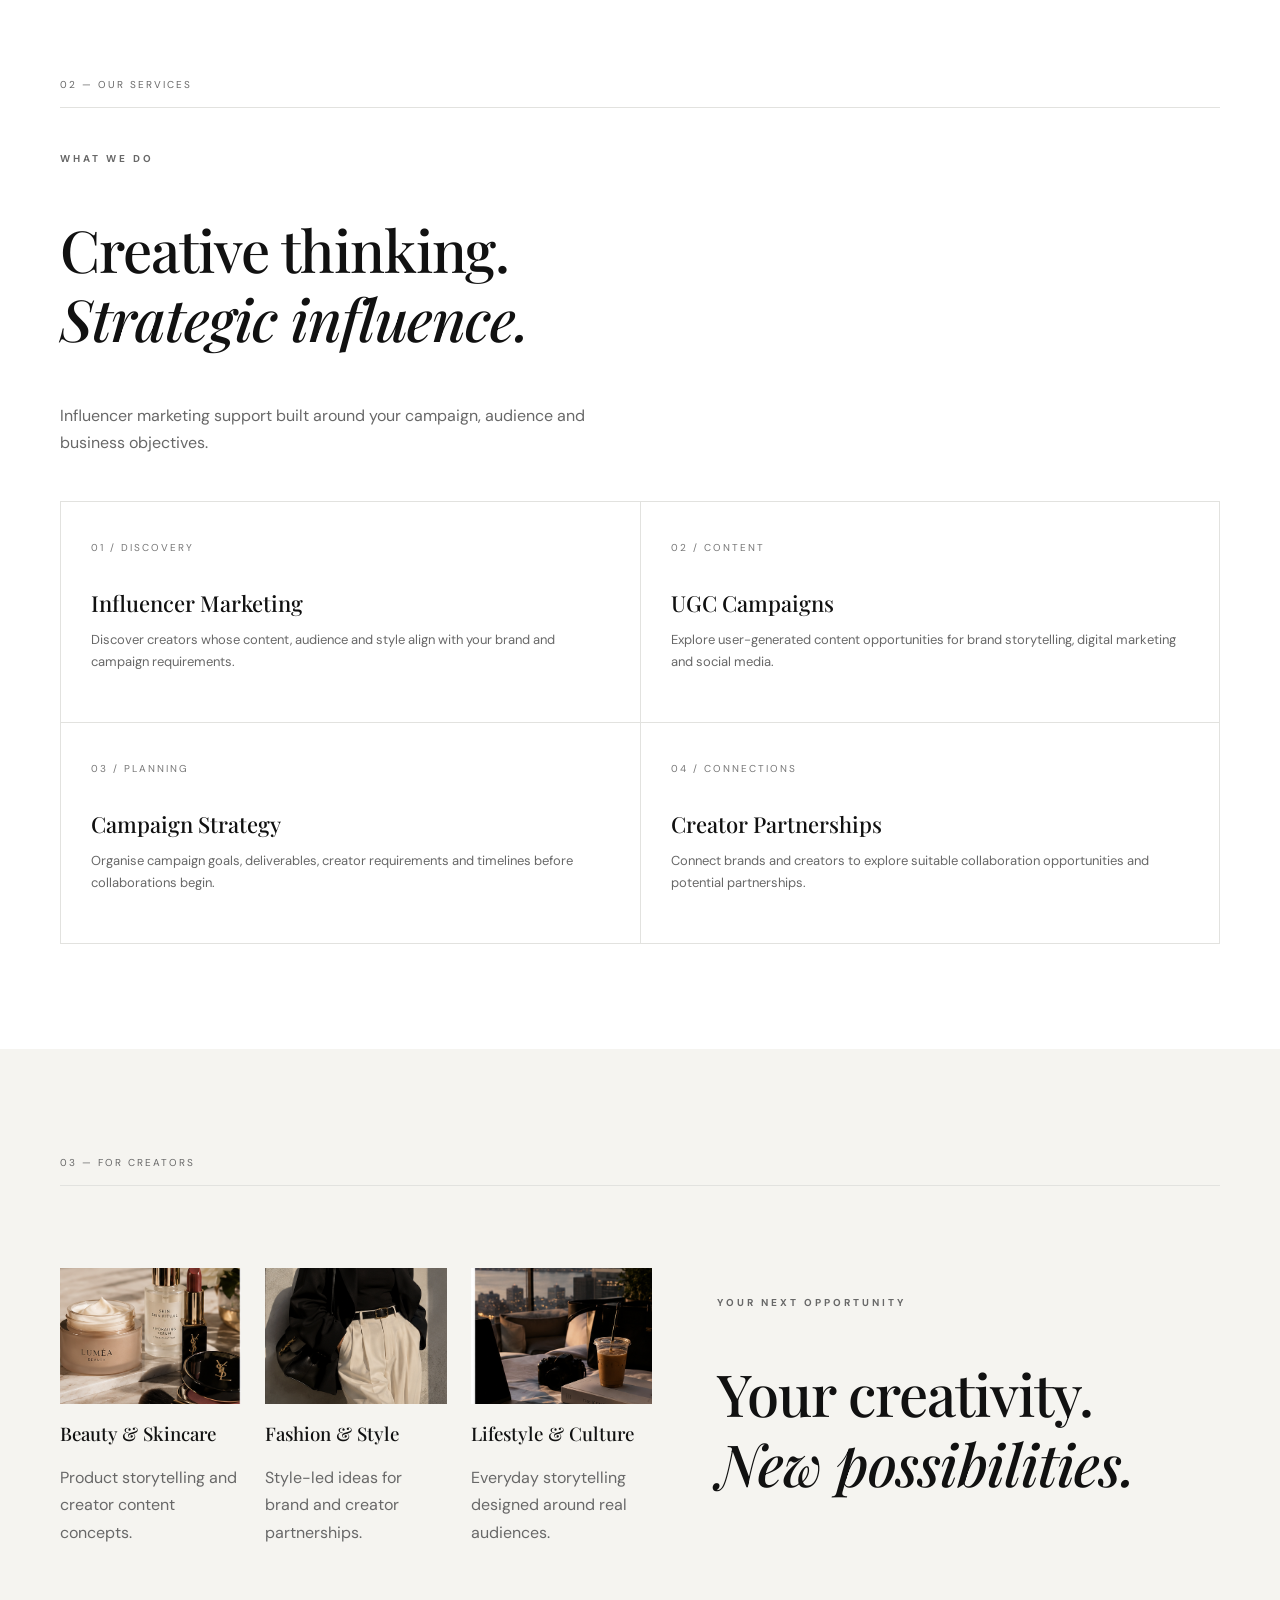
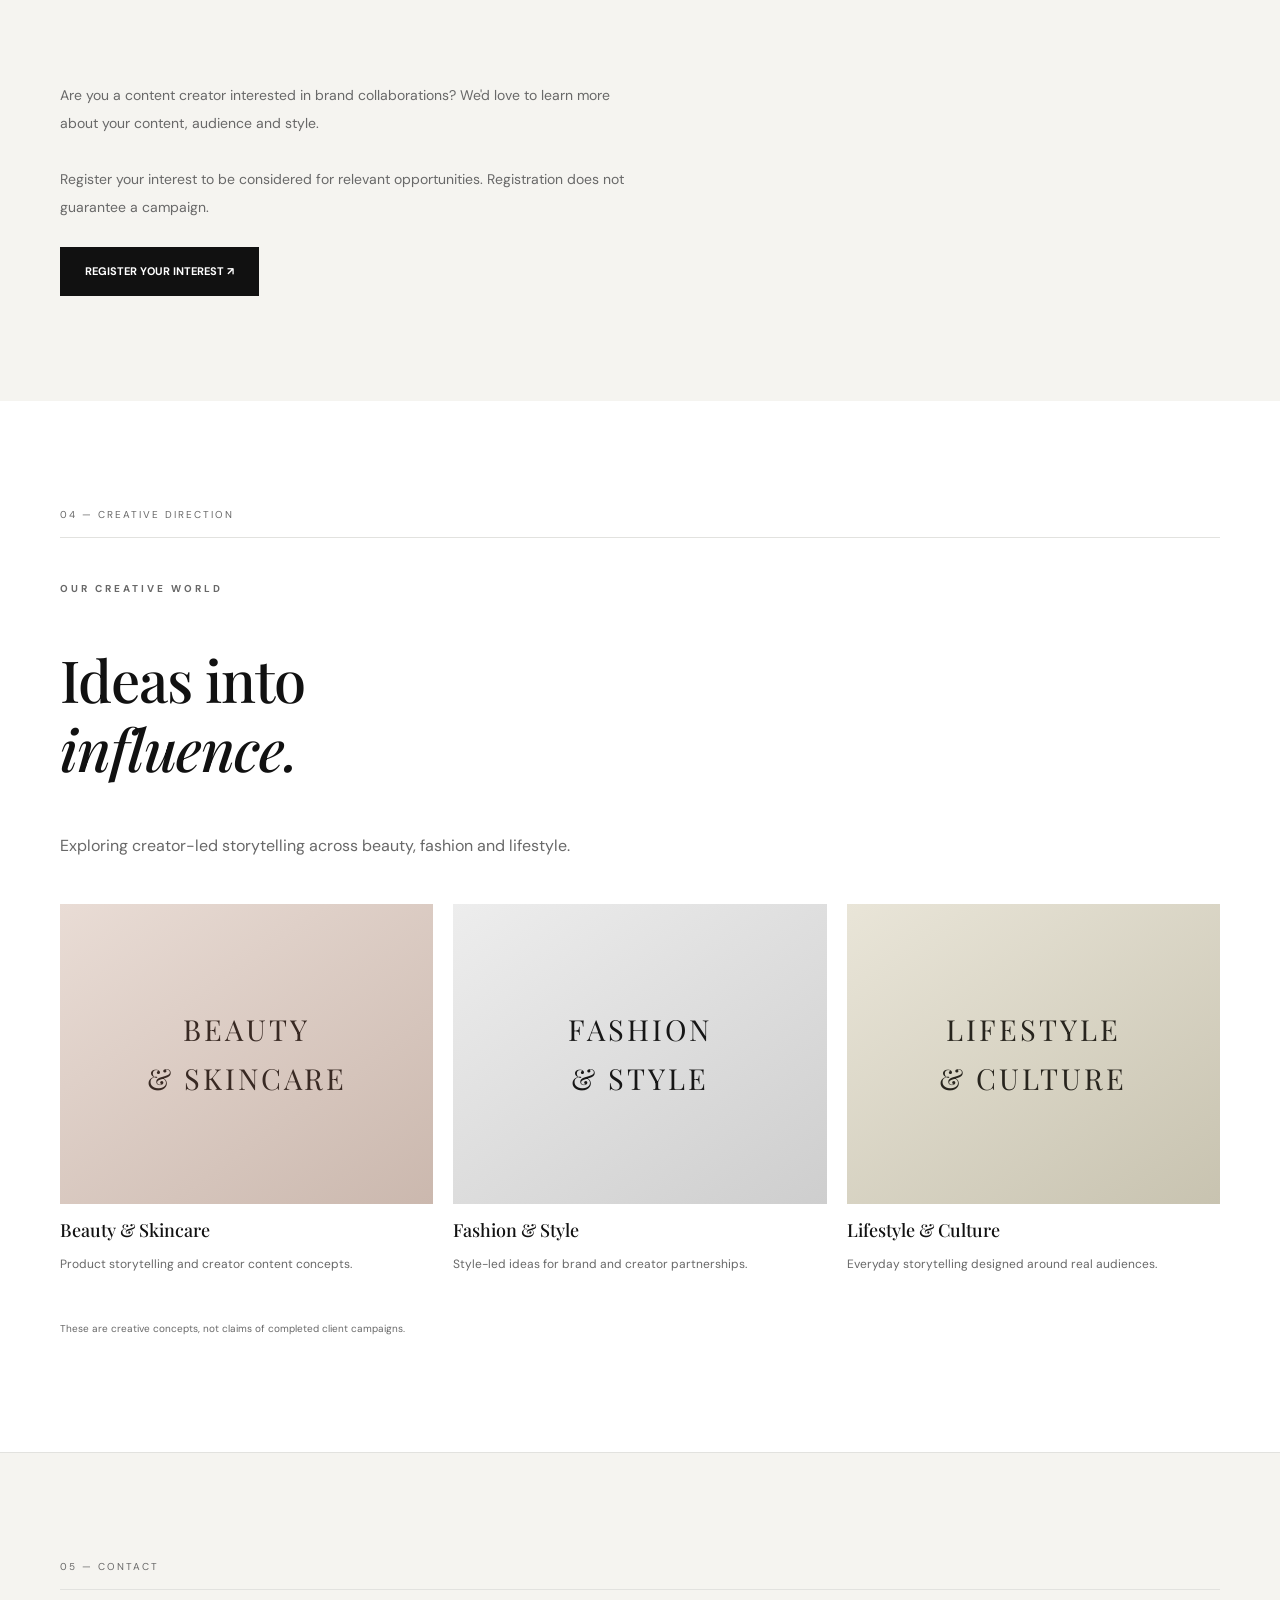
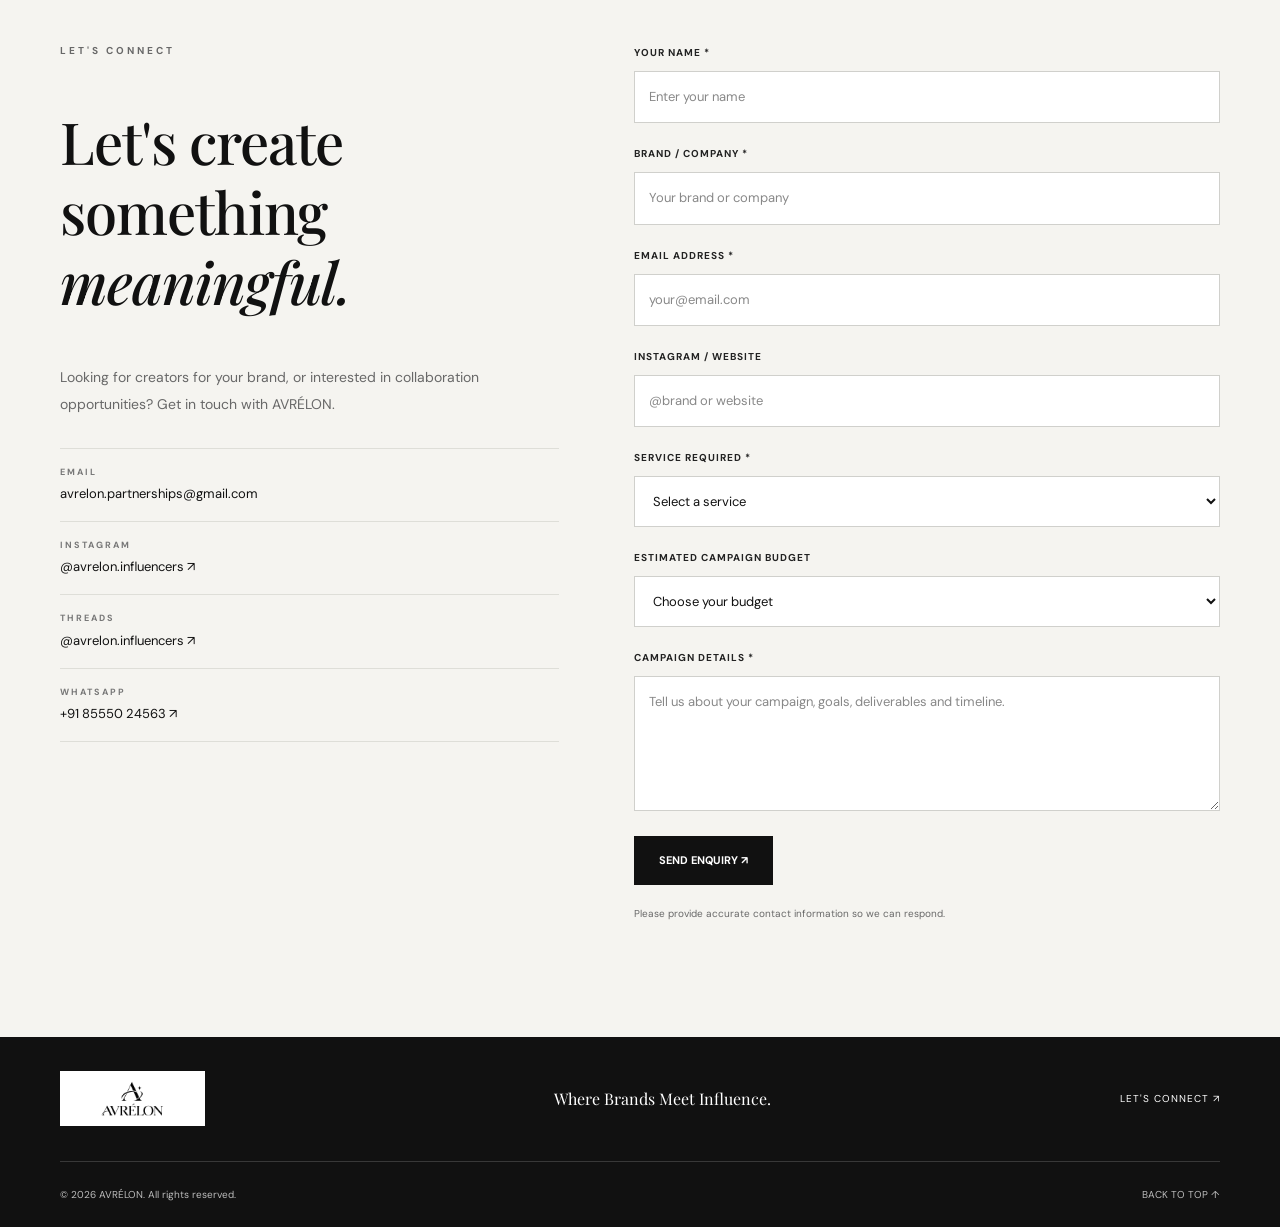
==== commit 5c390e51: "Update index.html" ====
--- a/index.html
+++ b/index.html
@@ -932,6 +932,26 @@
 
     <div class="creators-grid">
 
+<div class="creator-categories" style="display: grid; grid-template-columns: repeat(3, minmax(0, 1fr)); gap: 24px; margin: 40px 0;">
+  <div>
+    <img src="avrelon-beauty.png" alt="Beauty and Skincare" style="width: 100%; aspect-ratio: 4 / 3; object-fit: cover; display: block;">
+    <h3>Beauty &amp; Skincare</h3>
+    <p>Product storytelling and creator content concepts.</p>
+  </div>
+
+  <div>
+    <img src="avrelon-fashion.png" alt="Fashion and Style" style="width: 100%; aspect-ratio: 4 / 3; object-fit: cover; display: block;">
+    <h3>Fashion &amp; Style</h3>
+    <p>Style-led ideas for brand and creator partnerships.</p>
+  </div>
+
+  <div>
+    <img src="avrelon-lifestyle.png" alt="Lifestyle and Culture" style="width: 100%; aspect-ratio: 4 / 3; object-fit: cover; display: block;">
+    <h3>Lifestyle &amp; Culture</h3>
+    <p>Everyday storytelling designed around real audiences.</p>
+  </div>
+</div>
+
       <div>
         <p class="eyebrow">YOUR NEXT OPPORTUNITY</p>
         <h2>Your creativity.<br><em>New possibilities.</em></h2>
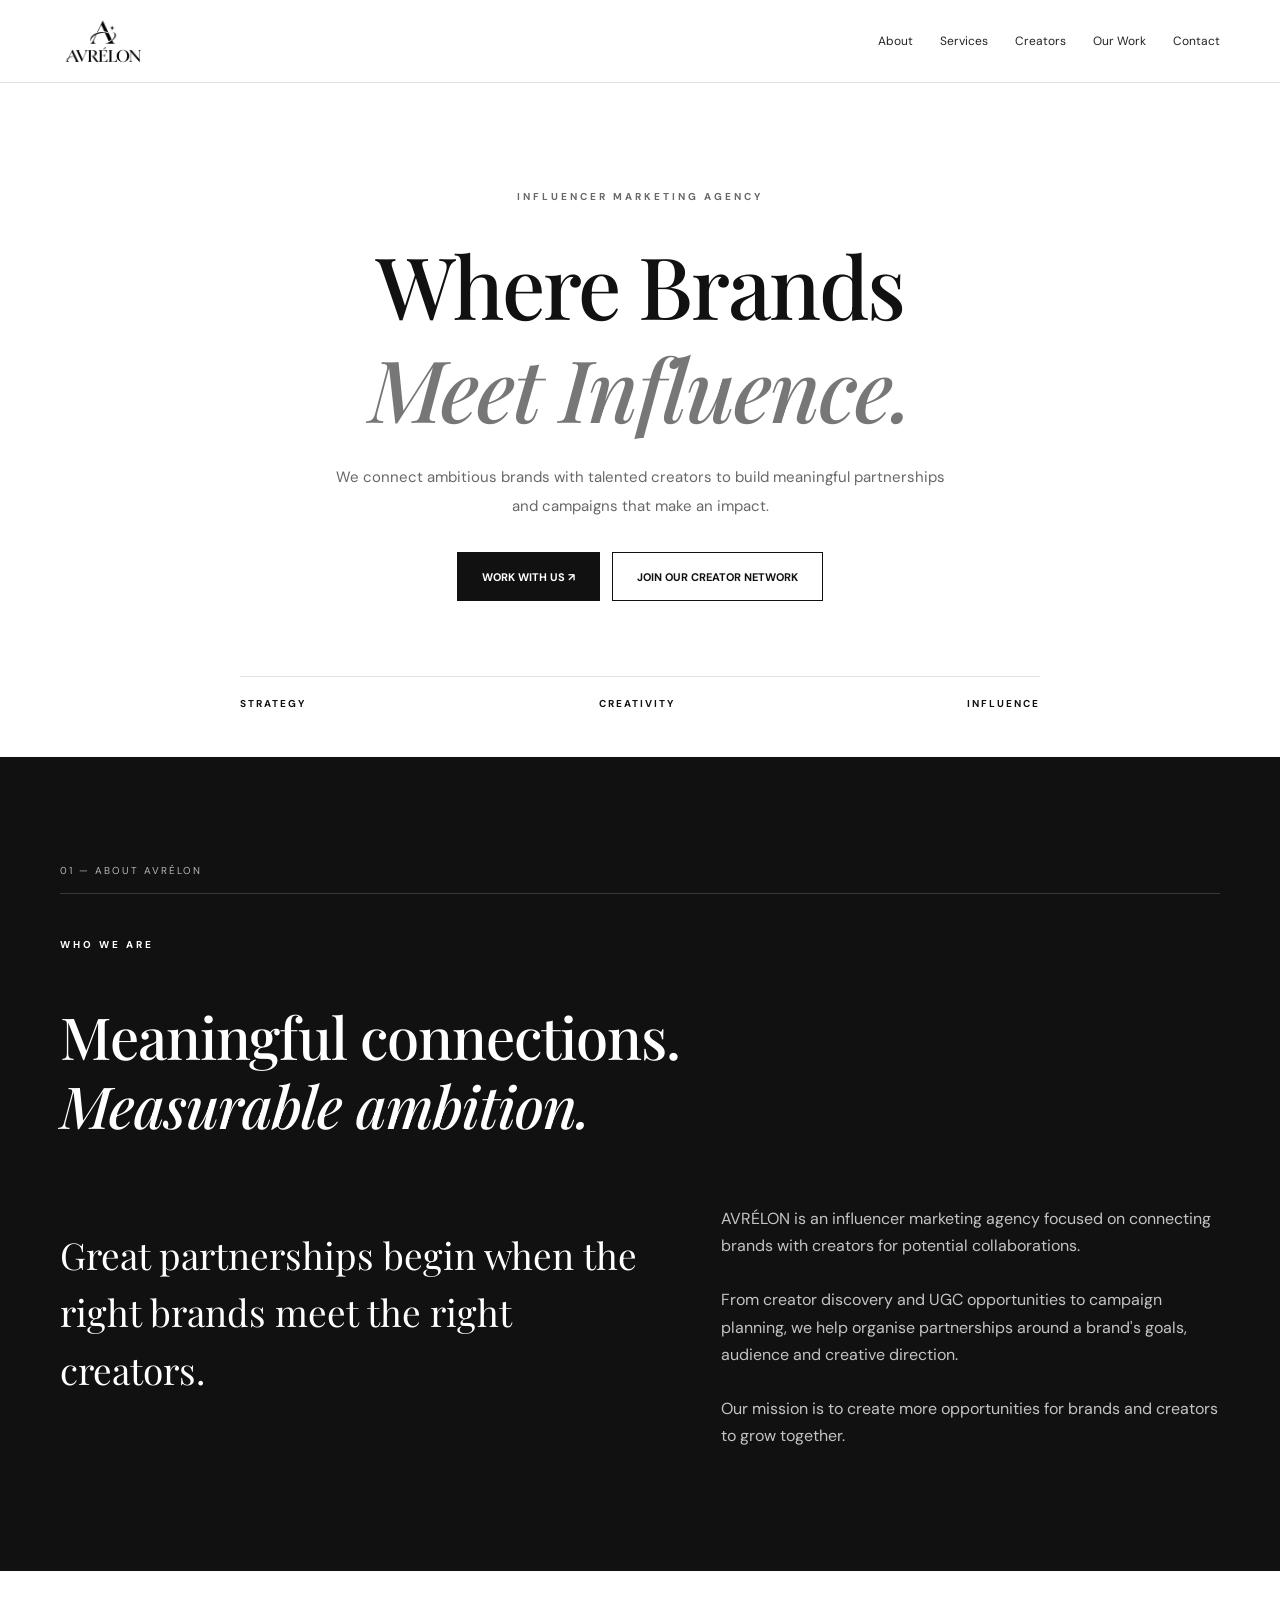
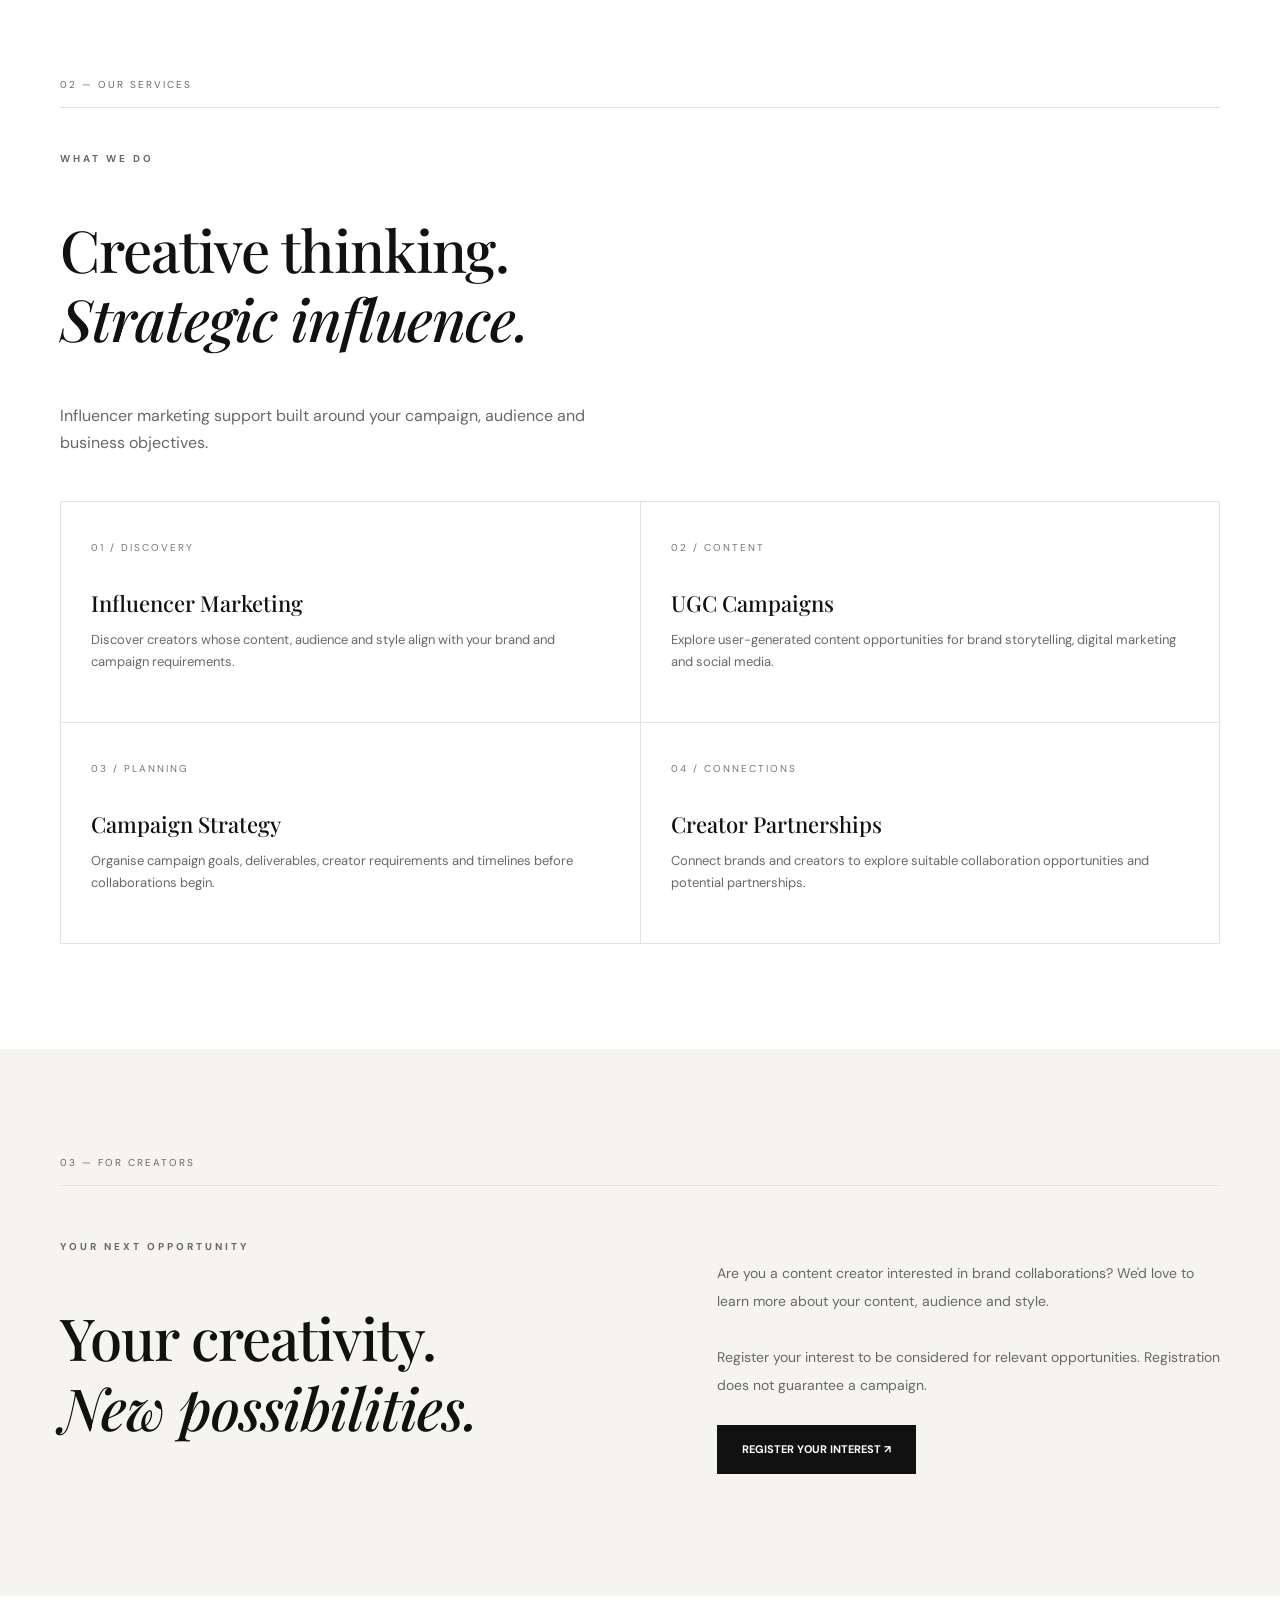
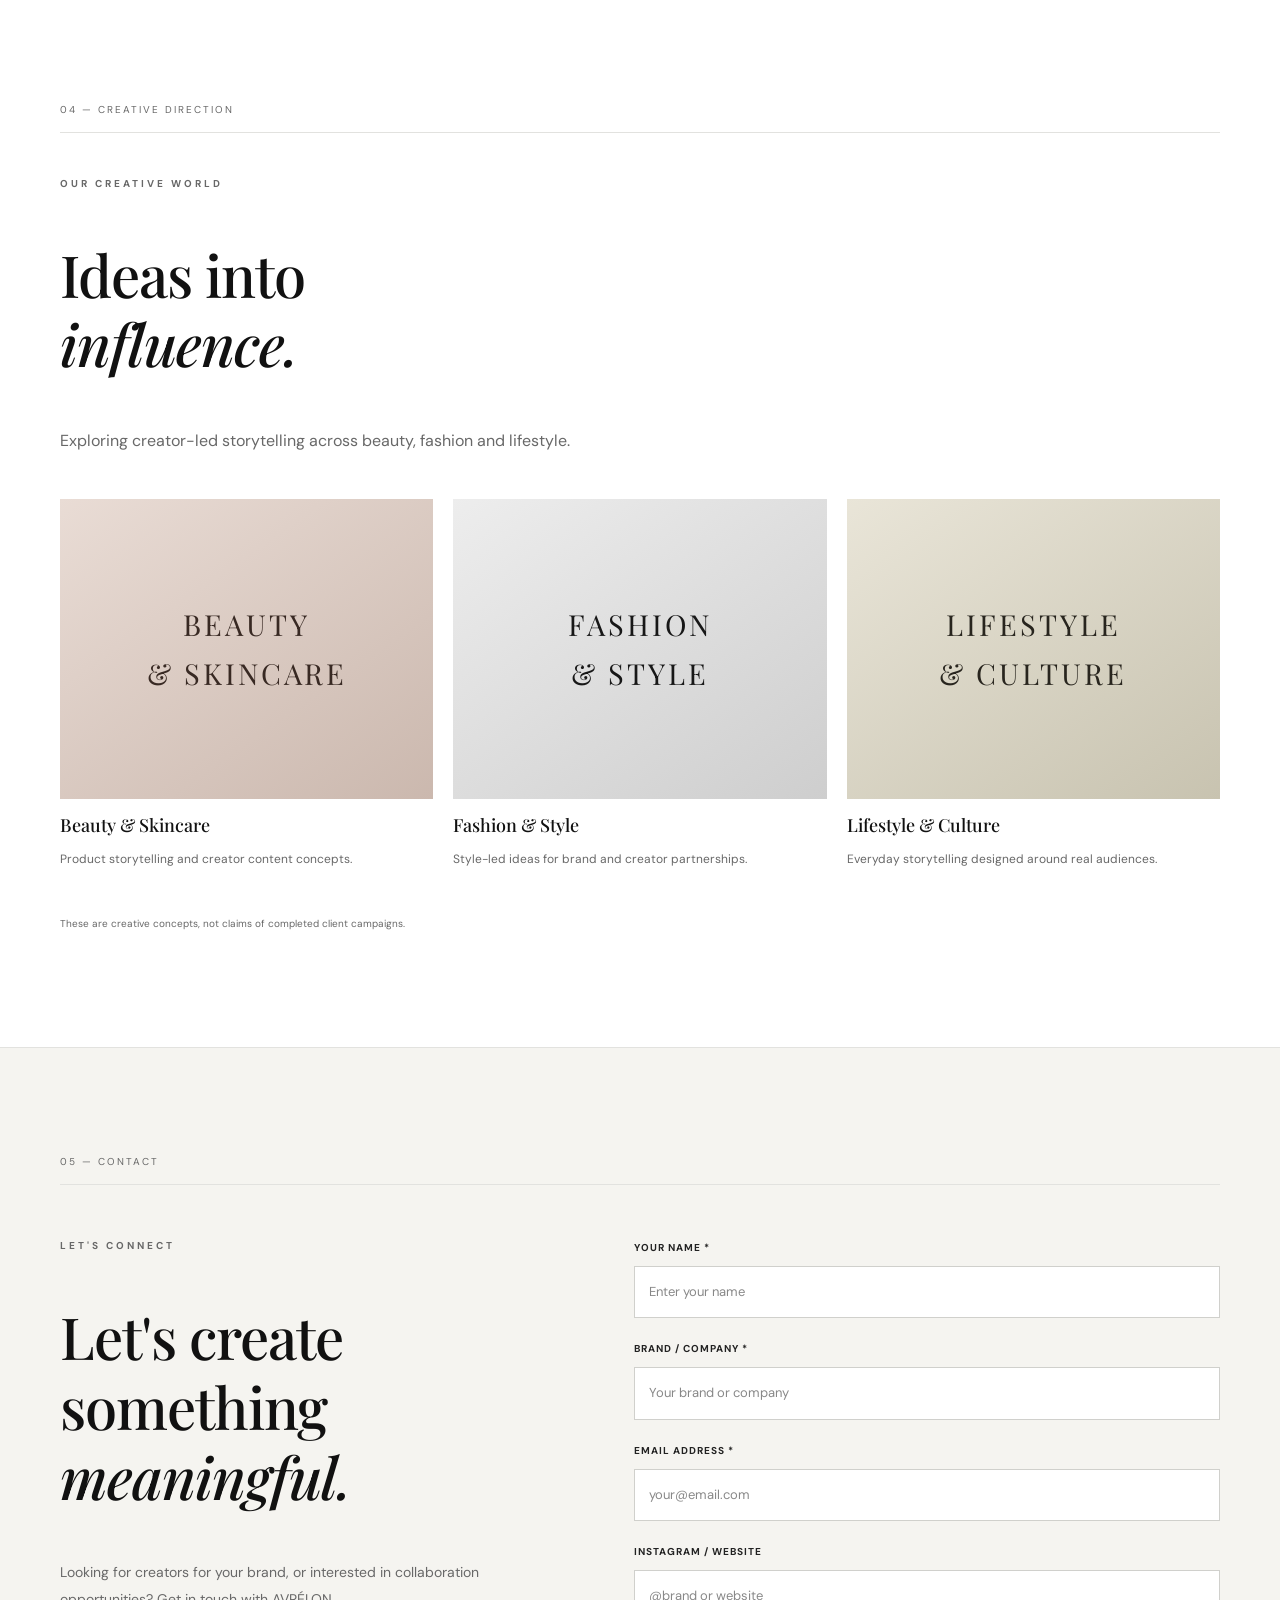
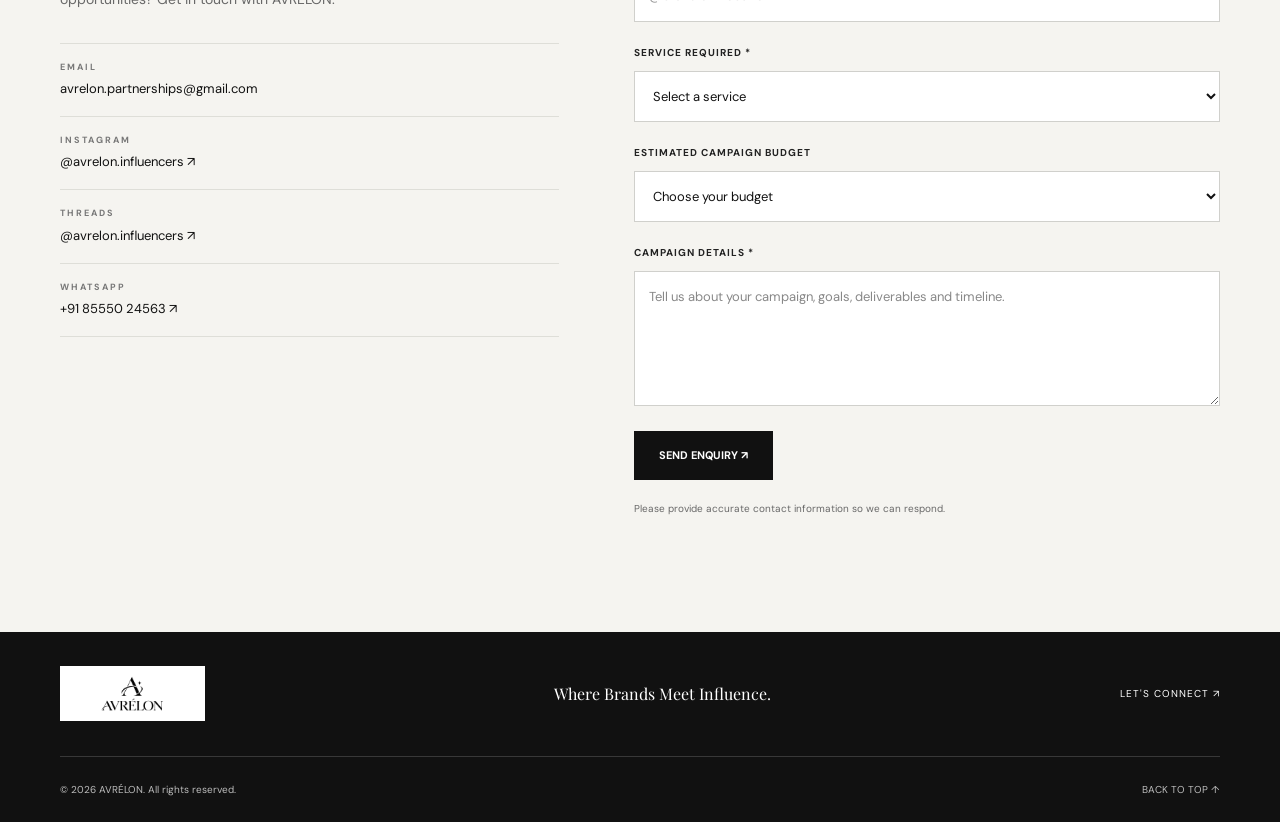
==== commit 12fd5c5e: "Update index.html" ====
--- a/index.html
+++ b/index.html
@@ -932,26 +932,6 @@
 
     <div class="creators-grid">
 
-<div class="creator-categories" style="display: grid; grid-template-columns: repeat(3, minmax(0, 1fr)); gap: 24px; margin: 40px 0;">
-  <div>
-    <img src="avrelon-beauty.png" alt="Beauty and Skincare" style="width: 100%; aspect-ratio: 4 / 3; object-fit: cover; display: block;">
-    <h3>Beauty &amp; Skincare</h3>
-    <p>Product storytelling and creator content concepts.</p>
-  </div>
-
-  <div>
-    <img src="avrelon-fashion.png" alt="Fashion and Style" style="width: 100%; aspect-ratio: 4 / 3; object-fit: cover; display: block;">
-    <h3>Fashion &amp; Style</h3>
-    <p>Style-led ideas for brand and creator partnerships.</p>
-  </div>
-
-  <div>
-    <img src="avrelon-lifestyle.png" alt="Lifestyle and Culture" style="width: 100%; aspect-ratio: 4 / 3; object-fit: cover; display: block;">
-    <h3>Lifestyle &amp; Culture</h3>
-    <p>Everyday storytelling designed around real audiences.</p>
-  </div>
-</div>
-
       <div>
         <p class="eyebrow">YOUR NEXT OPPORTUNITY</p>
         <h2>Your creativity.<br><em>New possibilities.</em></h2>
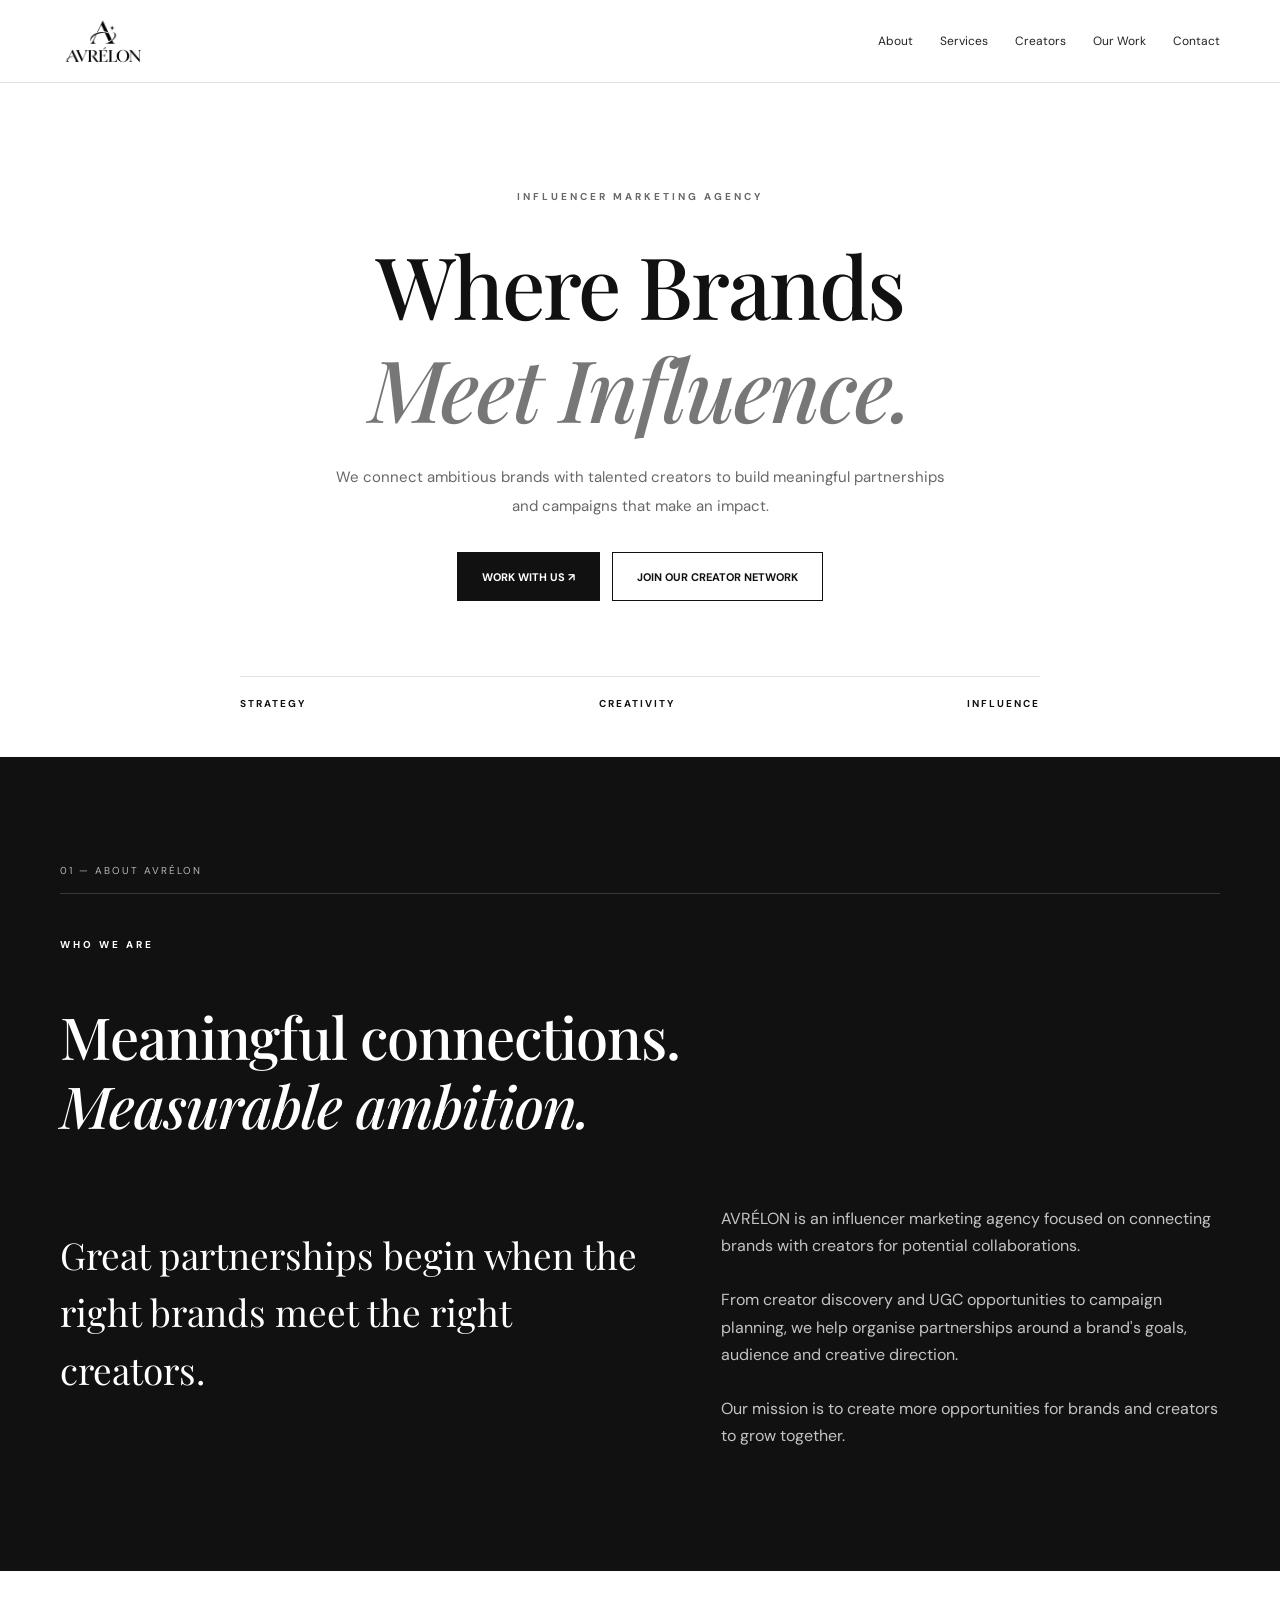
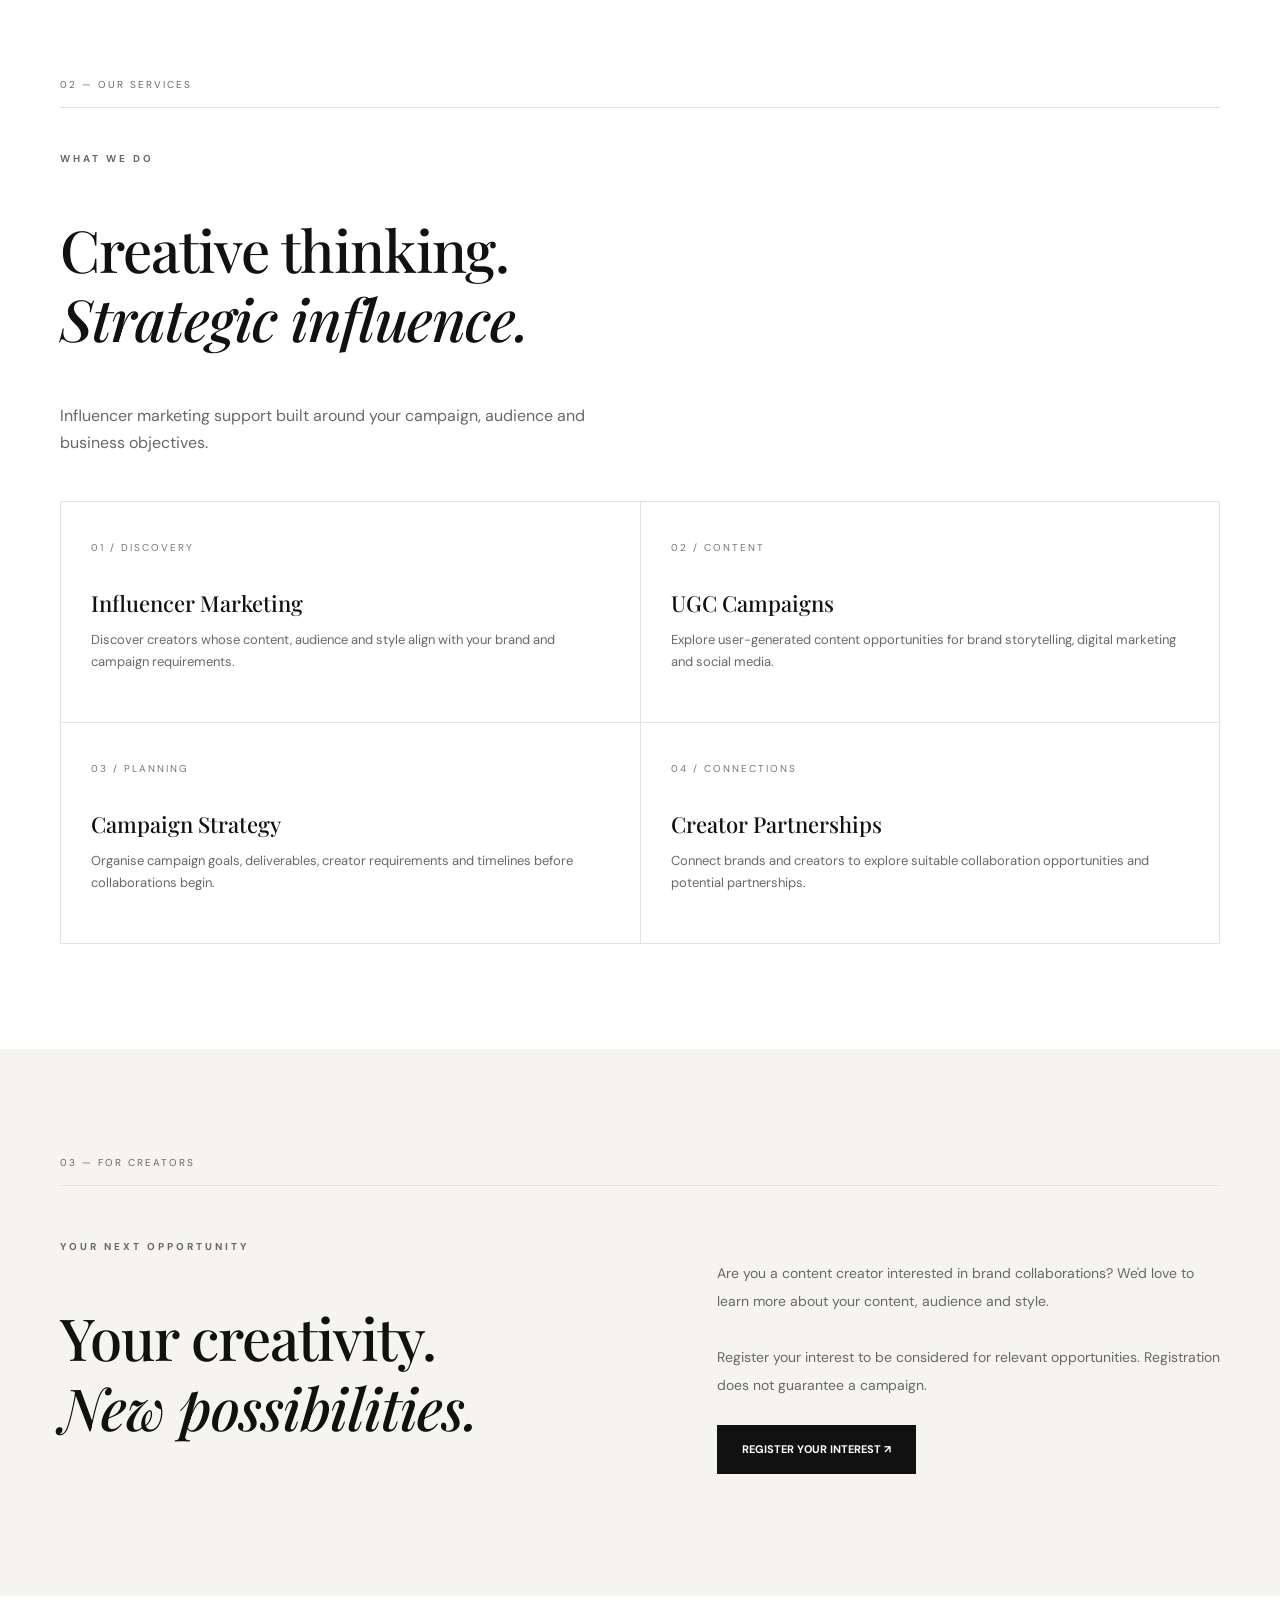
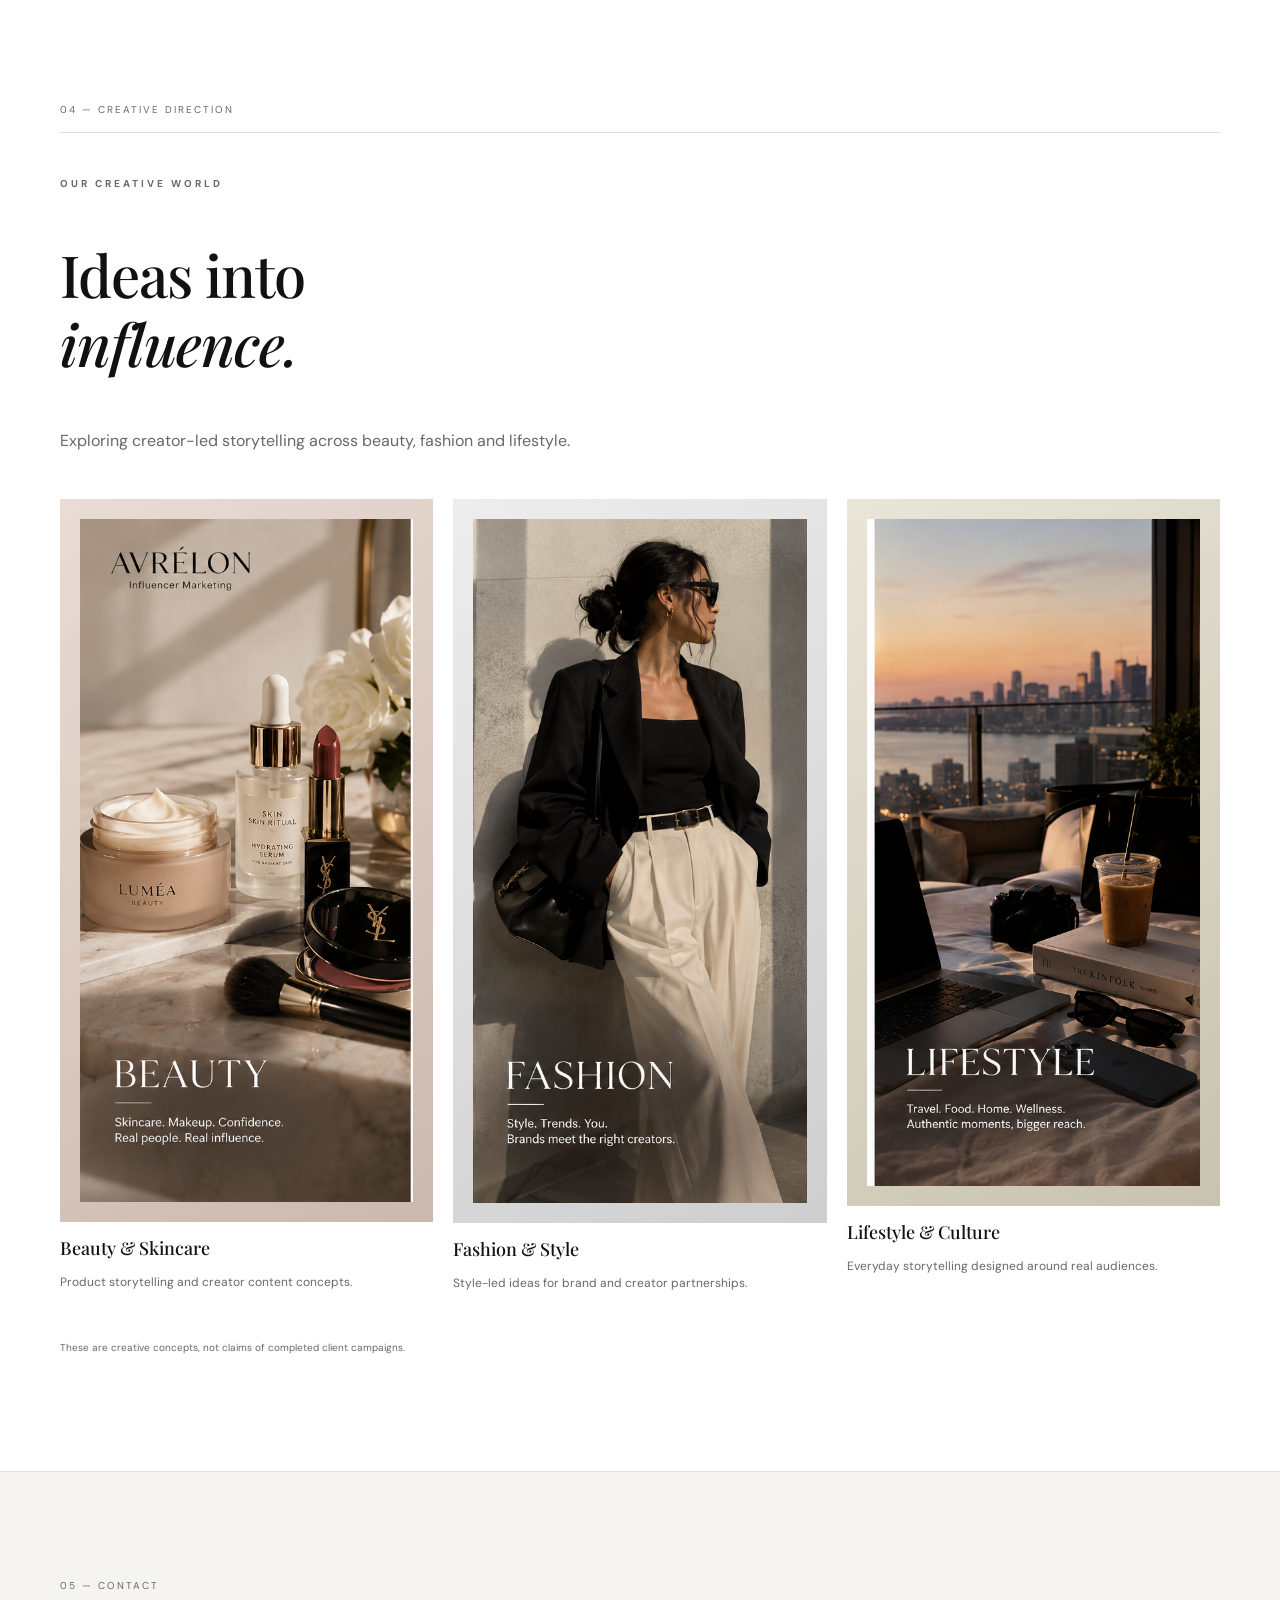
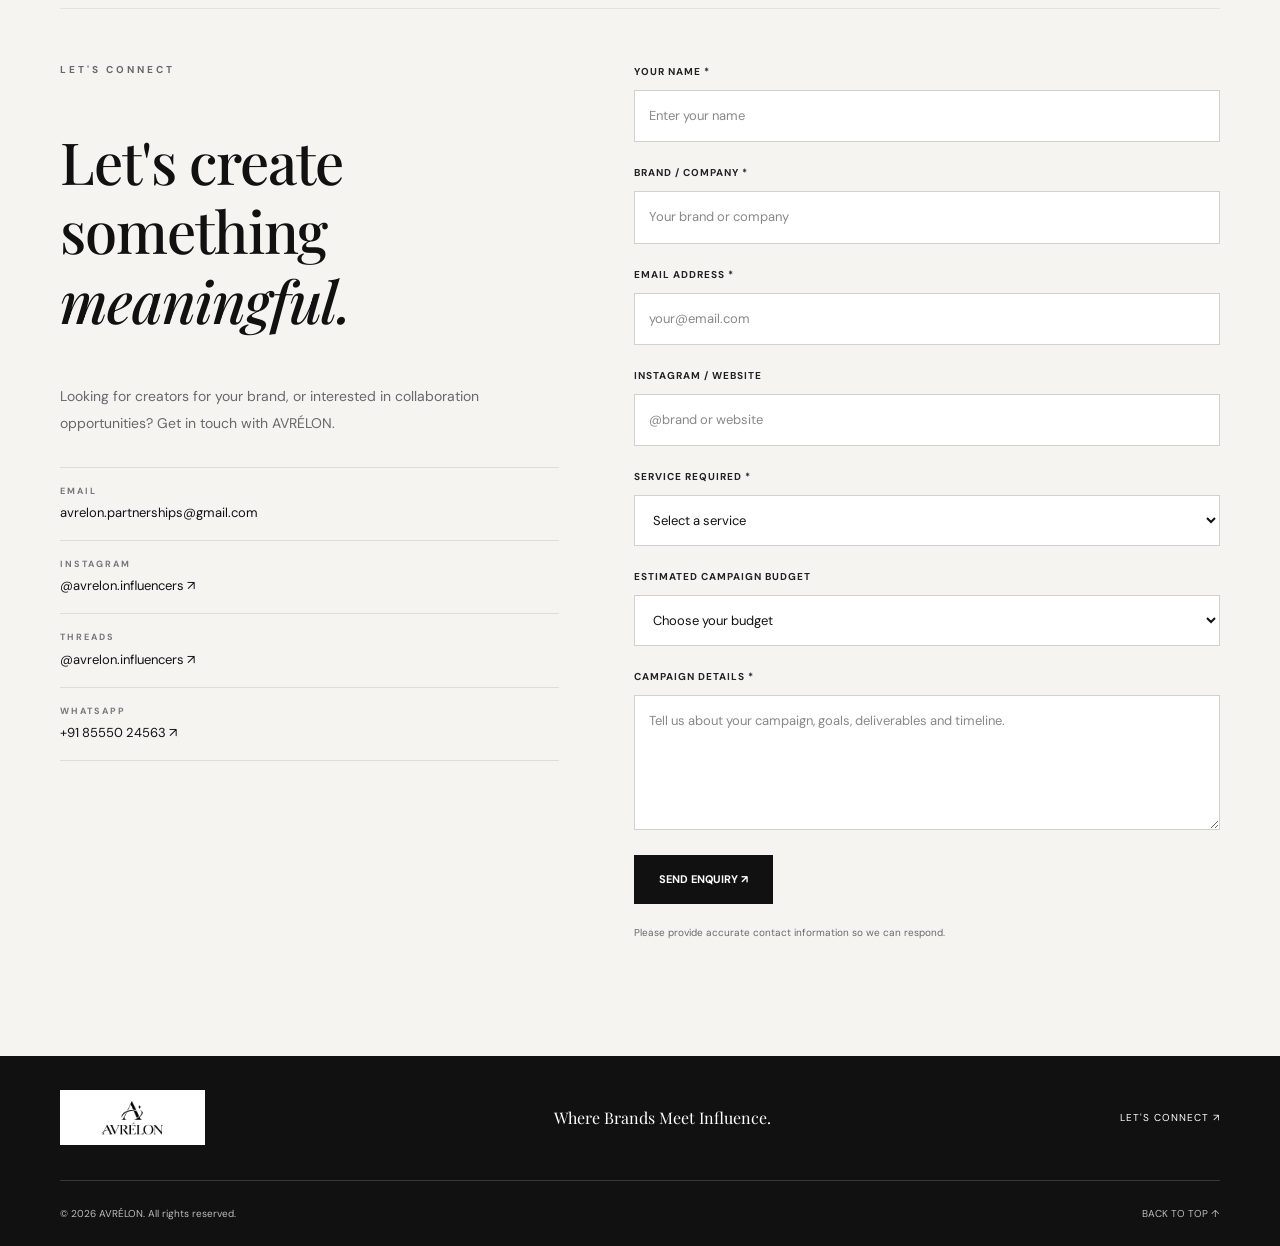
==== commit c6c5b59b: "Update index.html" ====
--- a/index.html
+++ b/index.html
@@ -974,9 +974,10 @@
     <div class="work-grid">
 
       <article class="work-card">
-        <div class="work-art beauty-art">
-          <span>BEAUTY<br>& SKINCARE</span>
-        </div>
+       <div class="work-art beauty-art">
+  <img src="avrelon-beauty.png" alt="Beauty and Skincare">
+</div>
+
         <div class="work-caption">
           <h3>Beauty & Skincare</h3>
           <p>Product storytelling and creator content concepts.</p>
@@ -984,9 +985,10 @@
       </article>
 
       <article class="work-card">
-        <div class="work-art fashion-art">
-          <span>FASHION<br>& STYLE</span>
-        </div>
+       <div class="work-art fashion-art">
+  <img src="avrelon-fashion.png" alt="Fashion and Style">
+</div>
+
         <div class="work-caption">
           <h3>Fashion & Style</h3>
           <p>Style-led ideas for brand and creator partnerships.</p>
@@ -995,8 +997,9 @@
 
       <article class="work-card">
         <div class="work-art lifestyle-art">
-          <span>LIFESTYLE<br>& CULTURE</span>
-        </div>
+  <img src="avrelon-lifestyle.png" alt="Lifestyle and Culture">
+</div>
+
         <div class="work-caption">
           <h3>Lifestyle & Culture</h3>
           <p>Everyday storytelling designed around real audiences.</p>
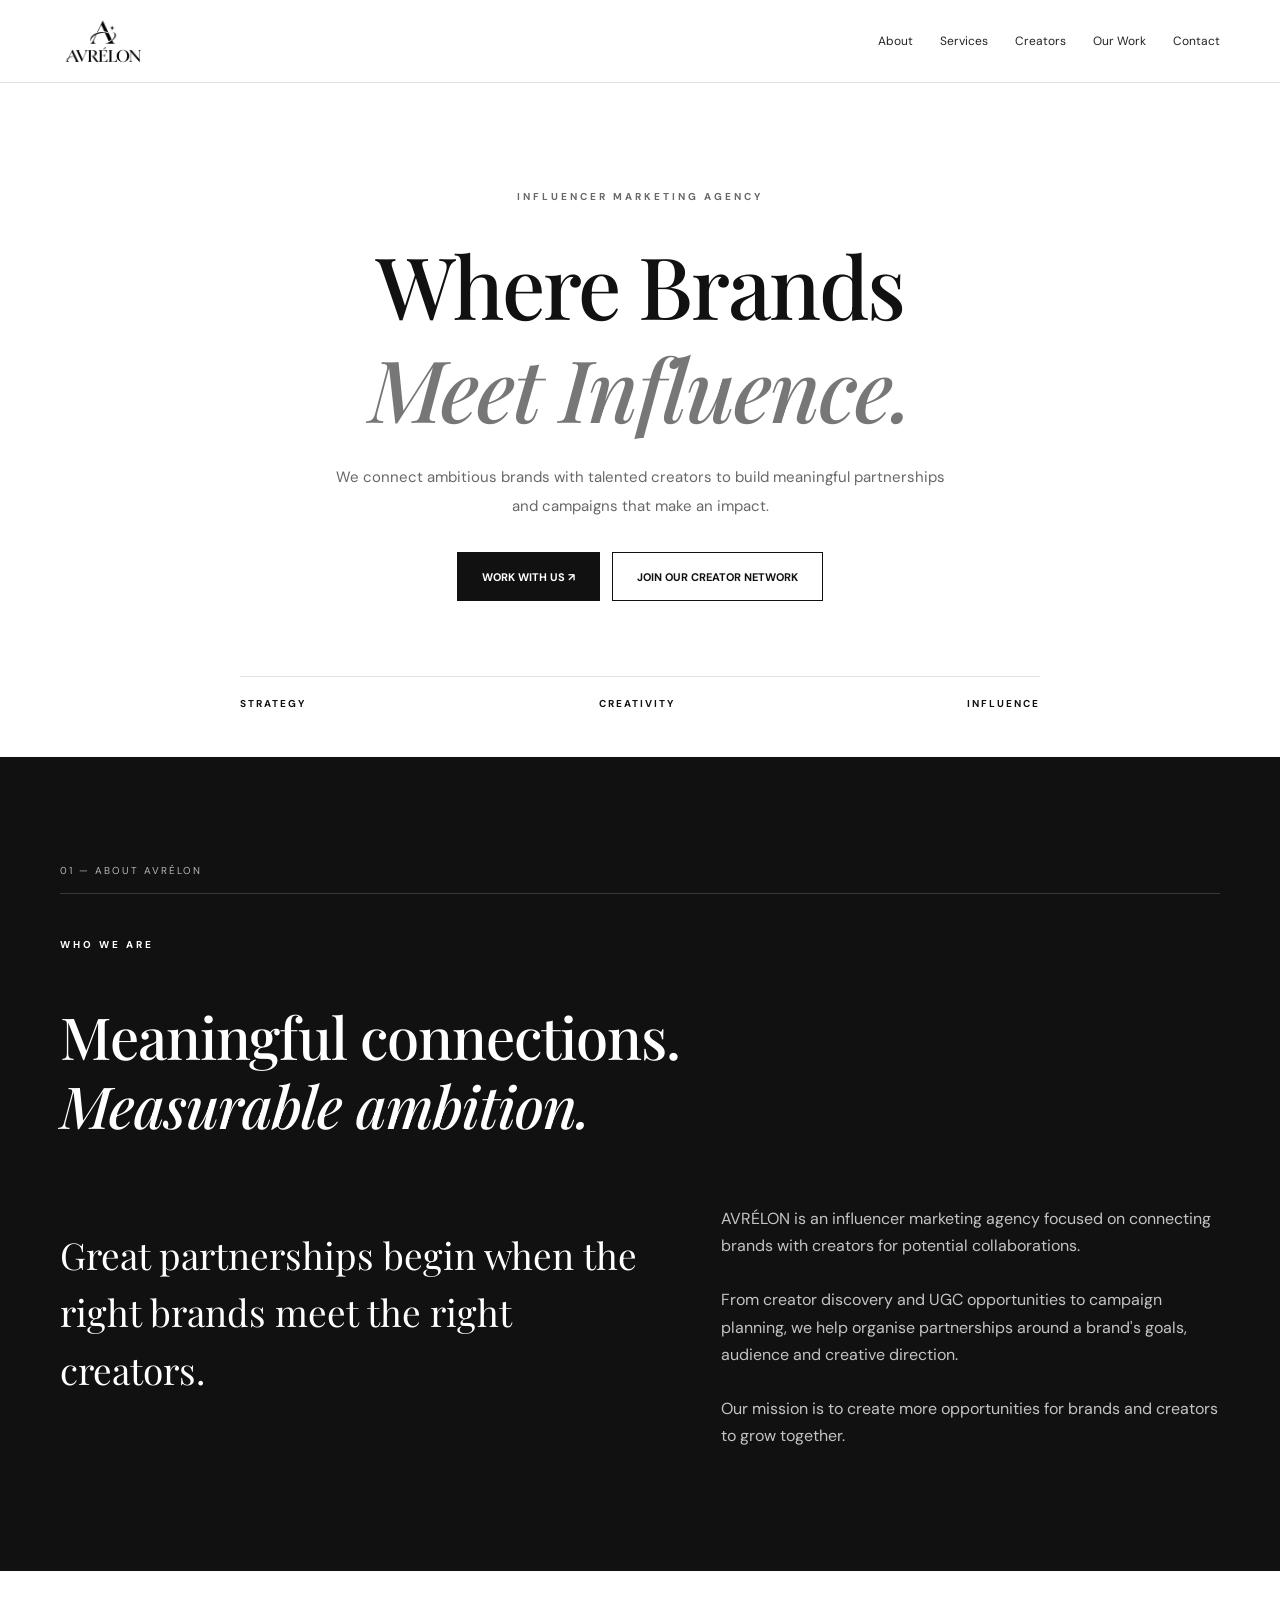
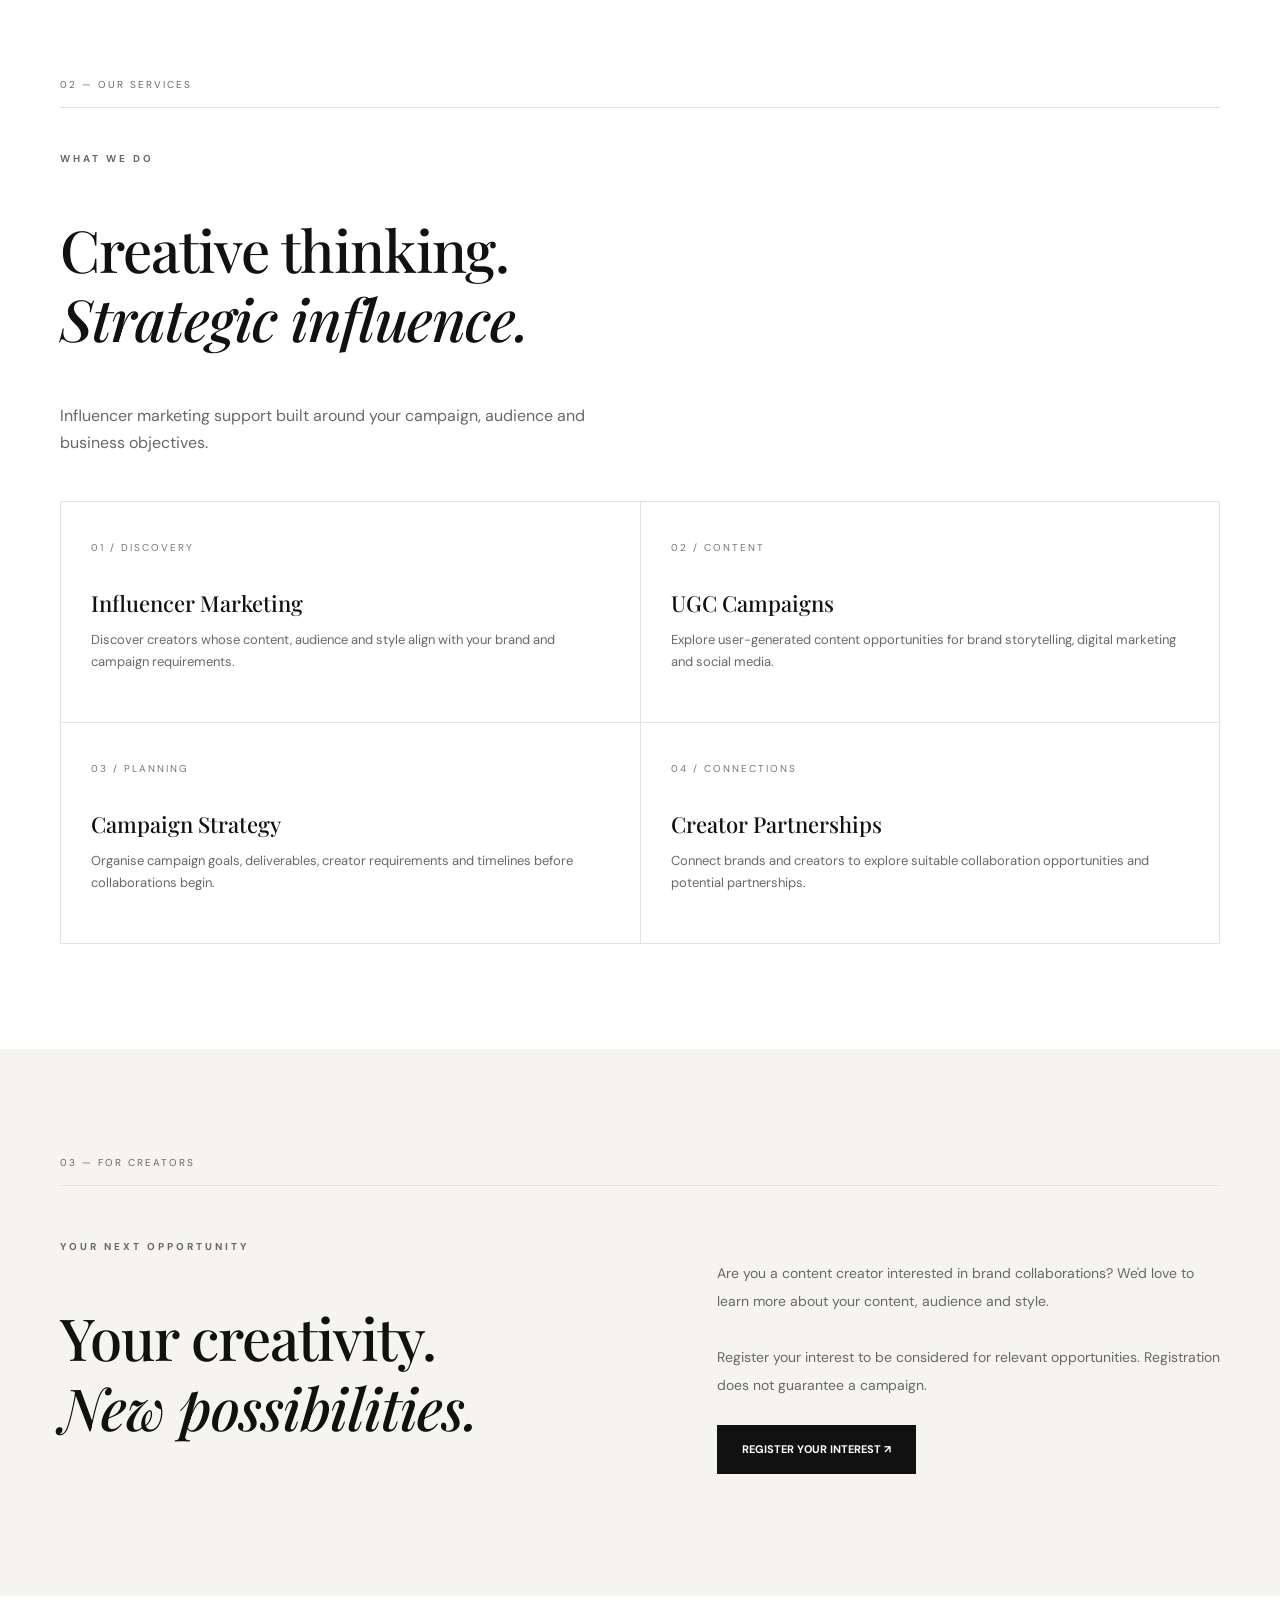
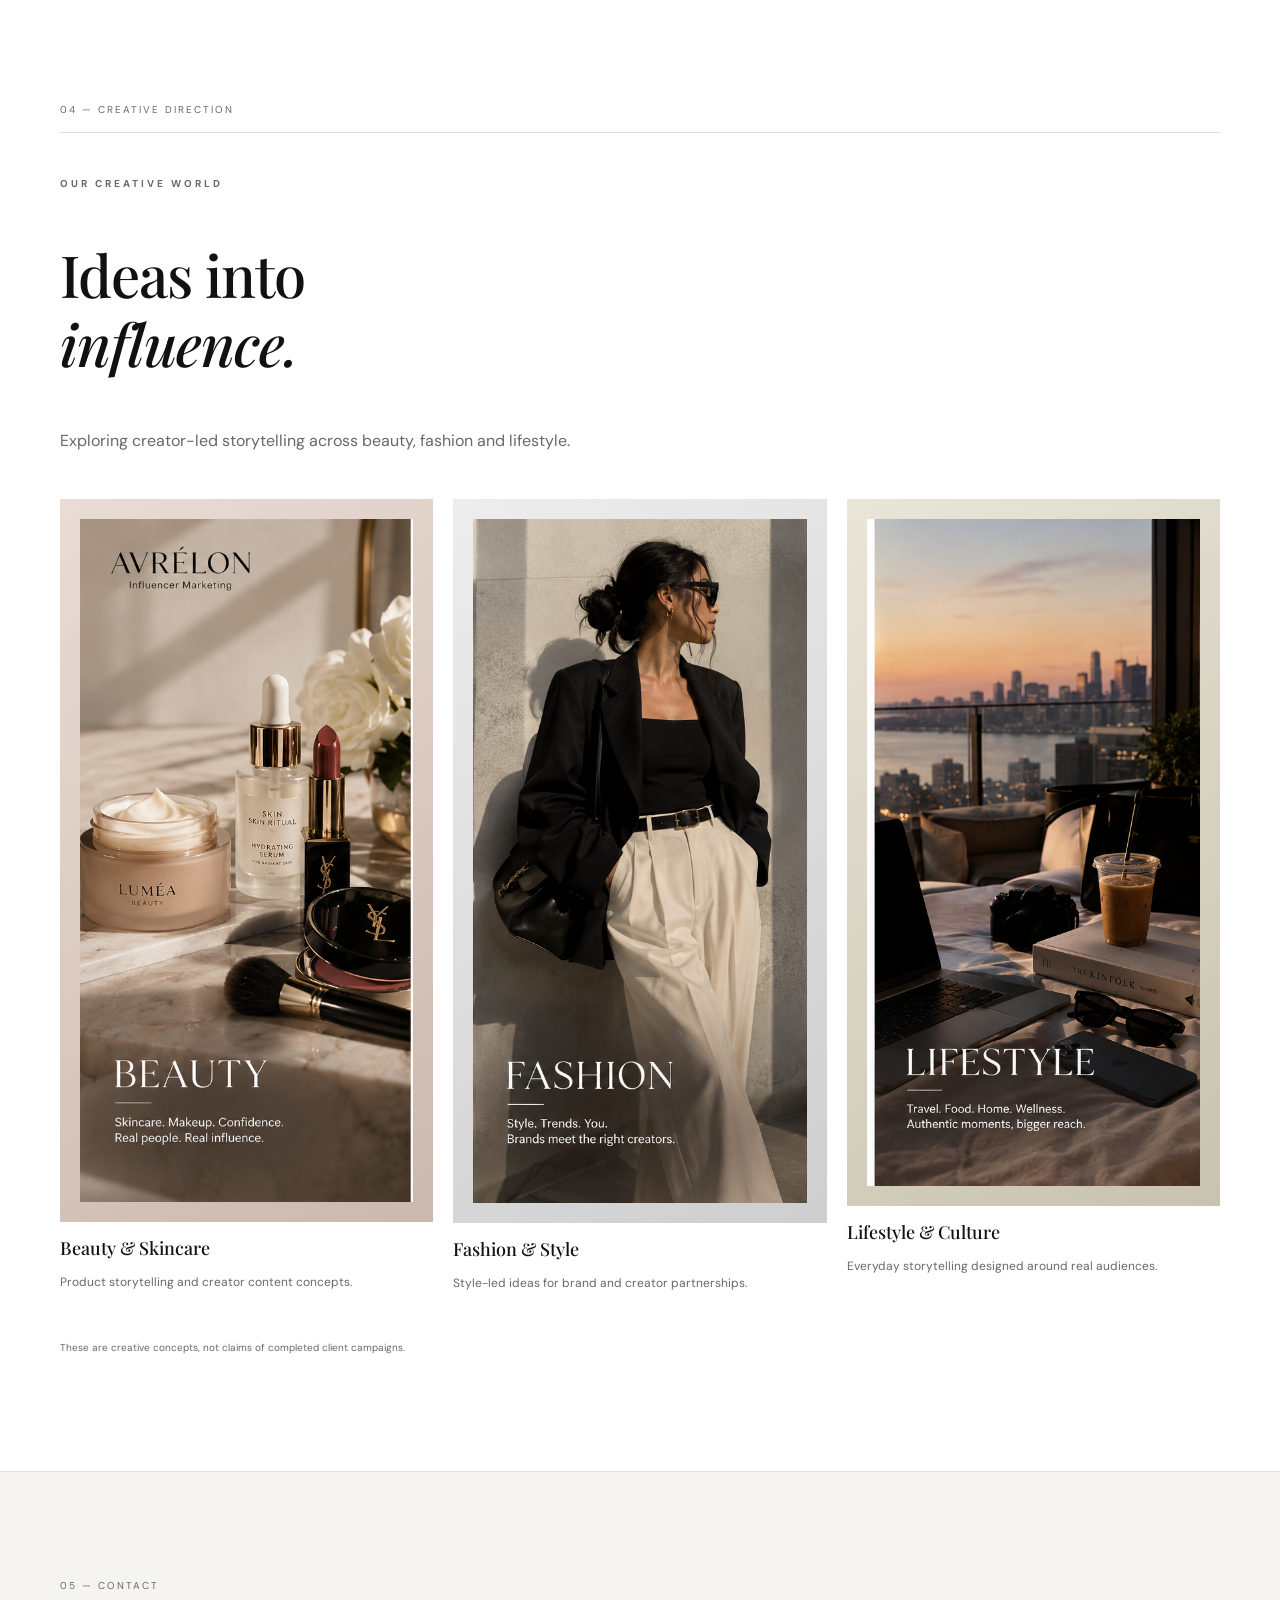
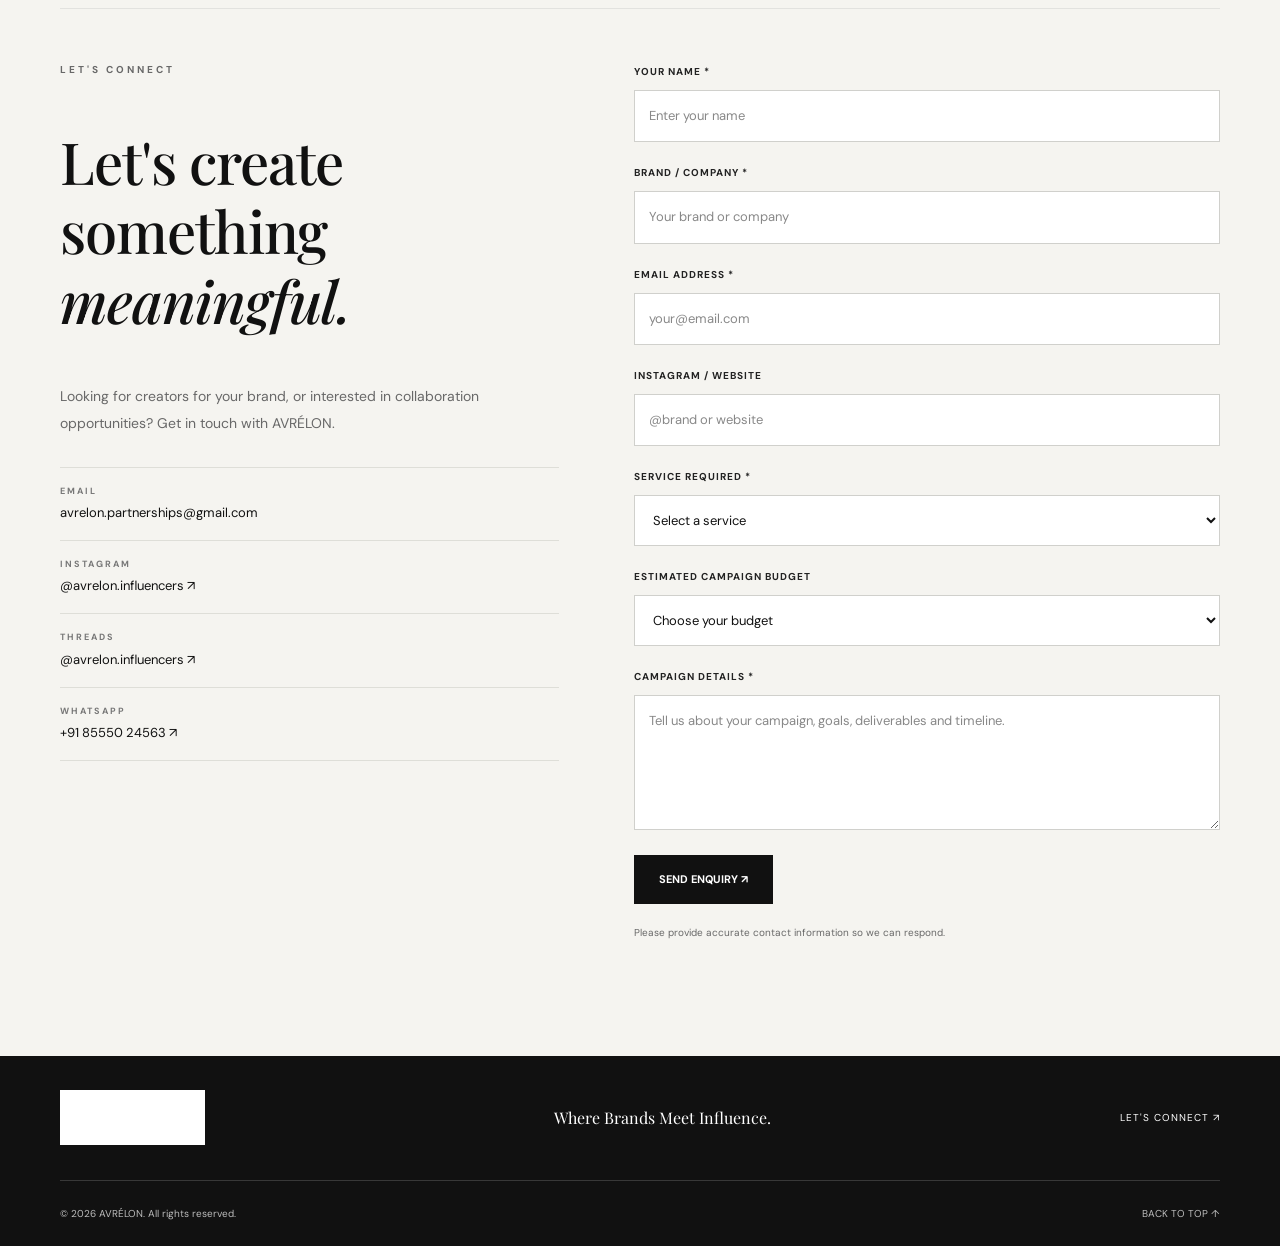
==== commit 6086ca00: "Update index.html" ====
--- a/index.html
+++ b/index.html
@@ -1140,7 +1140,7 @@
     <div class="footer-top">
 
       <a class="footer-logo" href="#home" aria-label="AVRÉLON home">
-        <img src="./AVRELON%20LOGO%202.png" alt="AVRÉLON logo">
+       <img src="./avrelon-footer-logo-white.png" alt="AVRÉLON logo">
       </a>
 
       <p class="footer-tagline">Where Brands Meet Influence.</p>
